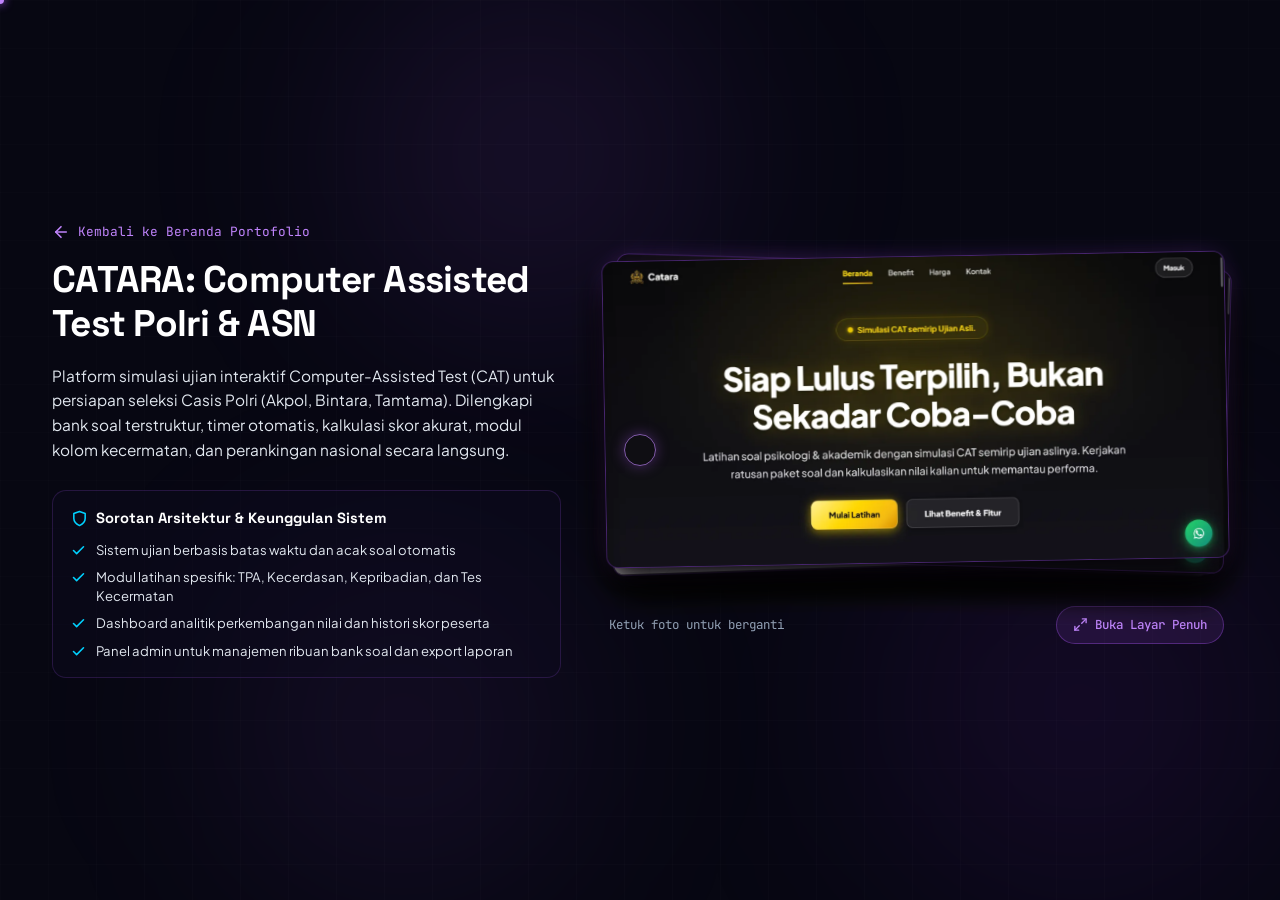
==== project.html @ b3d5a38e "initial commit" ====
<!DOCTYPE html>
<html lang="id">
<head>
    <meta charset="UTF-8">
    <meta name="viewport" content="width=device-width, initial-scale=1.0">
    <title>Detail Projek & Screenshot | ALDI</title>
    <meta name="description" content="Detail arsitektur dan dokumentasi galeri screenshot projek pilihan ALDI.">
    <meta name="author" content="ALDI">

    <!-- Favicon -->
    <link rel="icon" type="image/svg+xml" href="assets/images/favicon.svg">

    <!-- Open Graph / Social Sharing -->
    <meta property="og:type" content="article">
    <meta property="og:title" content="Detail Projek & Screenshot | ALDI">
    <meta property="og:description" content="Detail arsitektur dan dokumentasi galeri screenshot projek pilihan ALDI.">
    <meta property="og:image" content="assets/images/og.jpg">

    <!-- Twitter Card -->
    <meta name="twitter:card" content="summary_large_image">
    <meta name="twitter:title" content="Detail Projek & Screenshot | ALDI">
    <meta name="twitter:description" content="Detail arsitektur dan dokumentasi galeri screenshot projek pilihan ALDI.">
    <meta name="twitter:image" content="assets/images/og.jpg">

    <!-- Google Fonts Preconnect & Stylesheet -->
    <link rel="preconnect" href="https://fonts.googleapis.com">
    <link rel="preconnect" href="https://fonts.gstatic.com" crossorigin>
    <link href="https://fonts.googleapis.com/css2?family=JetBrains+Mono:wght@400;500;600;700&family=Plus+Jakarta+Sans:ital,wght@0,400;0,500;0,600;0,700;1,400&family=Space+Grotesk:wght@500;600;700&display=swap" rel="stylesheet">

    <link rel="stylesheet" href="assets/css/style.css?v=44">
</head>
<body>

    <!-- Desktop Custom Neon Cursor -->
    <div class="custom-cursor-dot"></div>
    <div class="custom-cursor-ring"></div>

    <!-- Procedural Electric Lightning Background Canvas -->
    <canvas id="lightning-canvas"></canvas>

    <!-- Contained Ambient Neon Atmosphere -->
    <div class="ambient-glows">
        <div class="ambient-glow-purple-1"></div>
        <div class="ambient-glow-purple-2"></div>
        <div class="ambient-glow-purple-3"></div>
        <div class="grid-matrix"></div>
    </div>

    <!-- Toast Notification Container -->
    <div id="toast-container" class="toast-container"></div>

    <!-- Background Music Audio Element -->
    <audio id="bg-music" src="assets/backsound/good-for-you.mp3?v=18" preload="auto" loop></audio>

    <main id="project-detail-container" class="container project-split-page">
        
        <!-- =================================================================
             LEFT COLUMN: DESKRIPSI TEKS & INFORMASI SISTEM
             ================================================================= -->
        <div class="project-left-col">
            
            <div class="project-top-bar">
                <a data-href="index.html#projects" class="back-link" role="link" tabindex="0">
                    <svg width="18" height="18" viewBox="0 0 24 24" fill="none" stroke="currentColor" stroke-width="2.2" stroke-linecap="round" stroke-linejoin="round">
                        <line x1="19" y1="12" x2="5" y2="12"></line>
                        <polyline points="12 19 5 12 12 5"></polyline>
                    </svg>
                    <span>Kembali ke Beranda Portofolio</span>
                </a>
            </div>

            <h1 id="project-detail-title" class="project-headline">
                Judul Projek
            </h1>

            <p id="project-detail-summary" class="project-summary-text">
                Ringkasan teknis projek...
            </p>

            <!-- Project Architecture Highlights -->
            <div class="project-highlights-box" id="project-highlights-container">
                <!-- Injected via JavaScript -->
            </div>
        </div>

        <!-- =================================================================
             RIGHT COLUMN: GAMBAR BERTUMPUK & TECH STACK DI BAWAHNYA
             ================================================================= -->
        <div class="project-right-col">
            <div class="stacked-deck-wrap" id="stacked-deck-wrap" title="Klik untuk foto berikutnya">
                <div id="stacked-images-deck" class="stacked-images-deck" role="region" aria-label="Tumpukan Foto Screenshot Projek">
                    <!-- Injected via JavaScript -->
                </div>
            </div>

            <!-- Deck Controls Bar for Quick Lightbox Access on Mobile & Desktop -->
            <div class="deck-controls-bar">
                <span class="deck-hint">Ketuk foto untuk berganti</span>
                <button type="button" id="deck-fullscreen-btn" class="deck-fullscreen-btn" title="Buka Layar Penuh (Resolusi Penuh)">
                    <svg width="15" height="15" viewBox="0 0 24 24" fill="none" stroke="currentColor" stroke-width="2.2" stroke-linecap="round" stroke-linejoin="round">
                        <polyline points="15 3 21 3 21 9"></polyline>
                        <polyline points="9 21 3 21 3 15"></polyline>
                        <line x1="21" y1="3" x2="14" y2="10"></line>
                        <line x1="3" y1="21" x2="10" y2="14"></line>
                    </svg>
                    <span>Buka Layar Penuh</span>
                </button>
            </div>
        </div>

    </main>

    <!-- Lightbox Modal Component -->
    <div id="lightbox-modal" class="lightbox-modal" role="dialog" aria-modal="true" aria-label="Pratinjau Screenshot">
        <button id="lightbox-close" class="lightbox-close-btn" type="button" title="Tutup (Esc)">
            <svg width="20" height="20" viewBox="0 0 24 24" fill="none" stroke="currentColor" stroke-width="2">
                <line x1="18" y1="6" x2="6" y2="18"></line>
                <line x1="6" y1="6" x2="18" y2="18"></line>
            </svg>
        </button>

        <button id="lightbox-prev" class="lightbox-nav-btn lightbox-prev" type="button" title="Foto Sebelumnya (Panah Kiri)">
            <svg width="20" height="20" viewBox="0 0 24 24" fill="none" stroke="currentColor" stroke-width="2">
                <polyline points="15 18 9 12 15 6"></polyline>
            </svg>
        </button>

        <div class="lightbox-content">
            <img id="lightbox-img" src="" alt="Screenshot Projek" class="lightbox-img">
        </div>

        <button id="lightbox-next" class="lightbox-nav-btn lightbox-next" type="button" title="Foto Berikutnya (Panah Kanan)">
            <svg width="20" height="20" viewBox="0 0 24 24" fill="none" stroke="currentColor" stroke-width="2">
                <polyline points="9 18 15 12 9 6"></polyline>
            </svg>
        </button>
    </div>

    <script type="module" src="assets/js/app.js?v=44"></script>
</body>
</html>
---- assets/css/style.css ----
/* ==========================================================================
   ELECTRIC NEON PURPLE PORTFOLIO STYLESHEET
   Theme: Vibrant Neon Purple with Intense Glow & Thunderstrike Atmospheric FX
   Standards: WCAG AA Contrast, Anti-Slop Compliant, Mobile-First
   ========================================================================== */

/* Fonts are preloaded in HTML <head> for zero-waterfall loading */


:root {
    /* Base Backgrounds */
    --bg-base: #070712;
    --bg-surface: #0e0d1f;
    --bg-card: rgba(18, 16, 36, 0.78);
    --bg-card-hover: rgba(26, 22, 52, 0.92);
    
    /* Neon Purple Palette (Solid with Rich Glow) */
    --neon-purple: #a855f7;
    --neon-purple-light: #c084fc;
    --neon-purple-dark: #7e22ce;
    --neon-purple-glow: rgba(168, 85, 247, 0.45);
    --neon-purple-glow-heavy: rgba(168, 85, 247, 0.75);
    --neon-purple-glow-subtle: rgba(168, 85, 247, 0.2);
    
    /* Supporting Neon Cyan for Audio & Tech Tags */
    --neon-cyan: #00d2ff;
    --neon-cyan-glow: rgba(0, 210, 255, 0.35);
    
    /* High Contrast Typography (WCAG AA Certified > 7:1) */
    --text-primary: #ffffff;
    --text-secondary: #e2e8f0;
    --text-muted: #94a3b8;
    --text-dim: #94a3b8;
    
    /* Borders & Accents */
    --border-subtle: rgba(255, 255, 255, 0.08);
    --border-active: rgba(168, 85, 247, 0.55);
    --border-purple: rgba(168, 85, 247, 0.4);
    
    /* Typography Stacks */
    --font-heading: 'Space Grotesk', -apple-system, BlinkMacSystemFont, sans-serif;
    --font-body: 'Plus Jakarta Sans', -apple-system, BlinkMacSystemFont, sans-serif;
    --font-mono: 'JetBrains Mono', monospace;
    
    /* Radii Hierarchy */
    --radius-sm: 8px;
    --radius-md: 14px;
    --radius-lg: 22px;
    --radius-xl: 30px;
    --radius-full: 9999px;
    
    /* Interactive Avatar Spotlight Reveal */
    --reveal-radius: 125px;
    
    /* Container Width */
    --container-max: 1120px;
    --transition-smooth: all 0.25s cubic-bezier(0.16, 1, 0.3, 1);
}

/* Reset & Base Rules */
*, *::before, *::after {
    box-sizing: border-box;
    margin: 0;
    padding: 0;
}

html {
    scroll-behavior: smooth;
    font-size: 16px;
    background-color: var(--bg-base);
    color: var(--text-secondary);
}

body {
    font-family: var(--font-body);
    line-height: 1.6;
    background-color: var(--bg-base);
    color: var(--text-secondary);
    min-height: 100vh;
    position: relative;
    overflow-x: hidden;
    -webkit-font-smoothing: antialiased;
    -moz-osx-font-smoothing: grayscale;
}

::selection {
    background-color: var(--neon-purple);
    color: #ffffff;
}

main {
    transition: opacity 0.15s ease-in-out;
}

main.page-transitioning {
    opacity: 0;
}

/* ==========================================================================
   CUSTOM SLEEK NEON SCROLLBAR (Zero Browser Default Slop)
   ========================================================================== */
/* Standard W3C (Firefox & Modern Engines) */
* {
    scrollbar-width: thin;
    scrollbar-color: rgba(168, 85, 247, 0.4) var(--bg-base);
}

/* Chromium (Chrome, Edge, Brave, Opera) & WebKit (Safari) */
::-webkit-scrollbar {
    width: 8px;
    height: 8px;
}

::-webkit-scrollbar-track {
    background: var(--bg-base);
}

::-webkit-scrollbar-thumb {
    background: linear-gradient(180deg, var(--neon-purple-dark) 0%, var(--neon-purple) 100%);
    border-radius: var(--radius-full);
    border: 2px solid var(--bg-base);
    transition: background var(--transition-fast), box-shadow var(--transition-fast);
}

::-webkit-scrollbar-thumb:hover {
    background: linear-gradient(180deg, var(--neon-purple) 0%, var(--neon-purple-light) 100%);
    box-shadow: 0 0 12px var(--neon-purple-glow);
}

::-webkit-scrollbar-thumb:active {
    background: var(--neon-purple-light);
}

::-webkit-scrollbar-corner {
    background: var(--bg-base);
}

/* Procedural Electric Lightning Background Canvas */
#lightning-canvas {
    position: fixed;
    inset: 0;
    width: 100%;
    height: 100%;
    pointer-events: none;
    z-index: 1;
}

/* Atmospheric Ambient Glows (Fixed, Contained & Purple Themed) */
.ambient-glows {
    position: fixed;
    inset: 0;
    pointer-events: none;
    overflow: hidden;
    z-index: 0;
}

.ambient-glow-purple-1 {
    position: absolute;
    top: -120px;
    left: 20%;
    width: 550px;
    height: 550px;
    background: radial-gradient(circle, rgba(168, 85, 247, 0.14) 0%, transparent 70%);
    filter: blur(90px);
}

.ambient-glow-purple-2 {
    position: absolute;
    top: 45%;
    right: -100px;
    width: 600px;
    height: 600px;
    background: radial-gradient(circle, rgba(126, 34, 206, 0.15) 0%, transparent 70%);
    filter: blur(95px);
}

.ambient-glow-purple-3 {
    position: absolute;
    bottom: -100px;
    left: 10%;
    width: 550px;
    height: 550px;
    background: radial-gradient(circle, rgba(168, 85, 247, 0.1) 0%, transparent 70%);
    filter: blur(85px);
}

/* Subtle Geometric Grid Matrix */
.grid-matrix {
    position: absolute;
    inset: 0;
    background-image: 
        linear-gradient(to right, rgba(255, 255, 255, 0.02) 1px, transparent 1px),
        linear-gradient(to bottom, rgba(255, 255, 255, 0.02) 1px, transparent 1px);
    background-size: 48px 48px;
    opacity: 0.65;
}

/* Layout Container */
.container {
    max-width: var(--container-max);
    margin-left: auto;
    margin-right: auto;
    padding-left: 20px;
    padding-right: 20px;
    position: relative;
    z-index: 10;
}

/* Typography Utility */
h1, h2, h3, h4, h5, h6 {
    font-family: var(--font-heading);
    color: var(--text-primary);
    font-weight: 700;
    line-height: 1.25;
}

.font-mono {
    font-family: var(--font-mono);
}

.name-highlight {
    color: var(--neon-purple-light);
    text-shadow: 0 0 24px var(--neon-purple-glow);
}

.text-purple { color: var(--neon-purple); }
.text-purple-light { color: var(--neon-purple-light); }
.text-cyan { color: var(--neon-cyan); }

/* Custom Neon Card */
.neon-card {
    background-color: var(--bg-card);
    border: 1px solid var(--border-subtle);
    border-radius: var(--radius-lg);
    transition: var(--transition-smooth);
    position: relative;
    backdrop-filter: blur(12px);
    -webkit-backdrop-filter: blur(12px);
}

.neon-card:hover {
    border-color: var(--border-active);
    background-color: var(--bg-card-hover);
    box-shadow: 0 10px 30px -10px var(--neon-purple-glow);
}

/* ==========================================================================
   NAVIGATION
   ========================================================================== */
.site-header {
    position: fixed;
    top: 18px;
    left: 0;
    right: 0;
    z-index: 100;
    padding: 0 16px;
}

/* Entrance Reveal for Floating Navigation (3s sequence) */
html.js-reveal-active .site-header.reveal-nav {
    opacity: 0;
    transform: translateY(-28px);
    transition: opacity 3s cubic-bezier(0.16, 1, 0.3, 1),
                transform 3s cubic-bezier(0.16, 1, 0.3, 1);
    will-change: transform, opacity;
}

html.js-reveal-active .site-header.reveal-nav.is-revealed {
    opacity: 1;
    transform: translateY(0);
}

.nav-wrapper {
    max-width: fit-content;
    margin: 0 auto;
    background: rgba(14, 13, 31, 0.88);
    border: 1px solid rgba(255, 255, 255, 0.1);
    backdrop-filter: blur(16px);
    -webkit-backdrop-filter: blur(16px);
    border-radius: var(--radius-full);
    padding: 10px 26px;
    display: flex;
    align-items: center;
    justify-content: center;
    box-shadow: 0 8px 32px rgba(0, 0, 0, 0.45);
}

.nav-brand {
    display: flex;
    align-items: center;
    gap: 10px;
    text-decoration: none;
    color: var(--text-primary);
    font-family: var(--font-mono);
    font-weight: 700;
    font-size: 0.9rem;
    letter-spacing: 0.05em;
}

.status-dot {
    width: 8px;
    height: 8px;
    border-radius: 50%;
    background-color: var(--neon-purple);
    box-shadow: 0 0 12px var(--neon-purple);
    display: inline-block;
}

.nav-links {
    display: flex;
    align-items: center;
    gap: 28px;
    list-style: none;
}

.nav-link {
    color: var(--text-secondary);
    text-decoration: none;
    font-family: var(--font-mono);
    font-size: 0.86rem;
    font-weight: 500;
    transition: var(--transition-smooth);
    padding: 6px 6px;
}

.nav-link:hover, .nav-link.active {
    color: var(--neon-purple-light);
    text-shadow: 0 0 12px var(--neon-purple-glow);
}

/* Navbar Music Button (100% Identical to Nav Links - No card, no border) */
.nav-audio-btn {
    background: transparent !important;
    border: none !important;
    outline: none !important;
    box-shadow: none !important;
    color: var(--text-secondary) !important;
    text-decoration: none;
    font-family: var(--font-mono);
    font-size: 0.86rem;
    font-weight: 500;
    transition: var(--transition-smooth);
    padding: 6px 6px;
    cursor: pointer;
    display: inline-flex;
    align-items: center;
    gap: 6px;
    line-height: inherit;
    height: auto;
    min-height: unset;
    user-select: none;
}

.nav-audio-btn * {
    pointer-events: none;
}

.nav-audio-btn:hover {
    color: var(--neon-purple-light) !important;
    text-shadow: 0 0 12px var(--neon-purple-glow);
    background: transparent !important;
    border: none !important;
    box-shadow: none !important;
    transform: none !important;
    cursor: pointer;
}

.nav-audio-btn.playing {
    color: var(--neon-purple-light) !important;
    text-shadow: 0 0 12px var(--neon-purple-glow);
    background: transparent !important;
    border: none !important;
    box-shadow: none !important;
    transform: none !important;
}

.nav-audio-btn.playing:hover {
    color: #ffffff !important;
    text-shadow: 0 0 16px var(--neon-purple-glow-heavy);
    background: transparent !important;
    border: none !important;
    box-shadow: none !important;
    transform: none !important;
    cursor: pointer;
}

.nav-audio-btn .audio-icon-wrap {
    width: 12px;
    height: 12px;
    display: inline-flex;
    align-items: center;
    justify-content: center;
    color: currentColor;
    pointer-events: none;
}

.nav-audio-btn .eq-bars {
    gap: 2px;
    height: 11px;
    width: 10px;
    display: inline-flex;
    align-items: flex-end;
    pointer-events: none;
}

.nav-audio-btn .eq-bar {
    width: 2px;
    background: currentColor;
    border-radius: 1px;
    pointer-events: none;
}

.nav-actions {
    display: flex;
    align-items: center;
    gap: 12px;
}

/* Standalone Audio Toggle Button (Hidden on Project Page per user request) */
#project-audio-btn {
    display: none !important;
}

.audio-btn:not(.nav-audio-btn) {
    background: rgba(168, 85, 247, 0.12);
    border: 1px solid rgba(168, 85, 247, 0.35);
    color: #e9d5ff;
    font-family: var(--font-mono);
    font-size: 0.82rem;
    font-weight: 500;
    padding: 5px 13px;
    border-radius: var(--radius-full);
    cursor: pointer;
    display: inline-flex;
    align-items: center;
    gap: 7px;
    transition: var(--transition-smooth);
    height: 33px;
    box-shadow: 0 0 12px rgba(168, 85, 247, 0.15);
    user-select: none;
    flex-shrink: 0;
}

.audio-btn:not(.nav-audio-btn):hover {
    background: rgba(168, 85, 247, 0.22);
    border-color: var(--neon-purple-light);
    color: #ffffff;
    box-shadow: 0 0 16px var(--neon-purple-glow);
    transform: translateY(-1px);
}

.audio-btn:not(.nav-audio-btn).playing {
    background: var(--neon-purple);
    border-color: var(--neon-purple-light);
    color: #ffffff;
    box-shadow: 0 0 20px var(--neon-purple-glow);
}

.audio-btn:not(.nav-audio-btn).playing:hover {
    background: var(--neon-purple-light);
    border-color: #ffffff;
    color: #070712;
    box-shadow: 0 0 26px var(--neon-purple-glow-heavy);
}

/* Mobile Hamburger Menu Toggle Button (Hidden on Desktop) */
.mobile-menu-btn {
    display: none;
    flex-direction: column;
    justify-content: center;
    align-items: center;
    gap: 5px;
    width: 38px;
    height: 38px;
    background: rgba(168, 85, 247, 0.12);
    border: 1px solid rgba(168, 85, 247, 0.35);
    border-radius: var(--radius-full);
    cursor: pointer;
    transition: var(--transition-smooth);
    user-select: none;
}

.mobile-menu-btn:hover {
    background: rgba(168, 85, 247, 0.24);
    border-color: var(--neon-purple-light);
    box-shadow: 0 0 16px var(--neon-purple-glow);
}

.hamburger-line {
    width: 17px;
    height: 2px;
    background-color: #e9d5ff;
    border-radius: 2px;
    transition: transform 0.25s ease, opacity 0.2s ease, background-color 0.2s ease;
}

.mobile-menu-btn.active {
    background: var(--neon-purple);
    border-color: var(--neon-purple-light);
    box-shadow: 0 0 20px var(--neon-purple-glow);
}

.mobile-menu-btn.active .hamburger-line {
    background-color: #ffffff;
}

.mobile-menu-btn.active .hamburger-line:nth-child(1) {
    transform: translateY(7px) rotate(45deg);
}

.mobile-menu-btn.active .hamburger-line:nth-child(2) {
    opacity: 0;
    transform: scaleX(0);
}

.mobile-menu-btn.active .hamburger-line:nth-child(3) {
    transform: translateY(-7px) rotate(-45deg);
}

.audio-icon-wrap {
    display: inline-flex;
    align-items: center;
    justify-content: center;
    width: 14px;
    height: 14px;
}

.audio-icon-wrap .icon-play {
    display: inline-block;
}

.audio-icon-wrap .icon-pause {
    display: none;
}

.audio-btn.playing .audio-icon-wrap .icon-play {
    display: none;
}

.audio-btn.playing .audio-icon-wrap .icon-pause {
    display: inline-block;
}

.audio-btn-label {
    line-height: 1;
    font-weight: 500;
}

/* Sound Wave Equalizer */
.eq-bars {
    display: inline-flex;
    align-items: flex-end;
    gap: 2.5px;
    height: 13px;
    width: 12px;
}

.eq-bar {
    width: 2px;
    background: currentColor;
    border-radius: 2px;
    height: 3px;
    transition: height 0.2s ease;
}

.audio-btn.playing .eq-bar:nth-child(1) { animation: soundwave 0.7s infinite alternate ease-in-out; }
.audio-btn.playing .eq-bar:nth-child(2) { animation: soundwave 1.1s infinite alternate ease-in-out 0.2s; }
.audio-btn.playing .eq-bar:nth-child(3) { animation: soundwave 0.8s infinite alternate ease-in-out 0.4s; }

@keyframes soundwave {
    0% { height: 3px; }
    100% { height: 13px; }
}

/* Primary Button - Solid Electric Neon Purple with Rich Glow */
.btn-primary {
    background: var(--neon-purple);
    color: #ffffff;
    font-family: var(--font-mono);
    font-size: 0.82rem;
    font-weight: 600;
    padding: 8px 18px;
    border-radius: var(--radius-full);
    text-decoration: none;
    display: inline-flex;
    align-items: center;
    gap: 8px;
    border: 1px solid var(--neon-purple-light);
    cursor: pointer;
    transition: var(--transition-smooth);
    box-shadow: 0 0 18px var(--neon-purple-glow);
}

.btn-primary:hover {
    transform: translateY(-2px);
    background: var(--neon-purple-light);
    border-color: #e9d5ff;
    color: #070712;
    box-shadow: 0 0 30px var(--neon-purple-glow-heavy);
}

.btn-secondary {
    background: rgba(255, 255, 255, 0.05);
    border: 1px solid var(--border-subtle);
    color: var(--text-secondary);
    font-family: var(--font-mono);
    font-size: 0.82rem;
    font-weight: 600;
    padding: 10px 20px;
    border-radius: var(--radius-md);
    text-decoration: none;
    display: inline-flex;
    align-items: center;
    gap: 8px;
    cursor: pointer;
    transition: var(--transition-smooth);
}

.btn-secondary:hover {
    border-color: var(--neon-purple-light);
    color: var(--neon-purple-light);
    background: rgba(168, 85, 247, 0.08);
    box-shadow: 0 0 18px var(--neon-purple-glow-subtle);
}

/* ==========================================================================
   HERO SECTION
   ========================================================================== */
.hero-section {
    min-height: 100vh;
    min-height: 100dvh;
    display: flex;
    align-items: center;
    padding-top: 84px;
    padding-bottom: 40px;
}

.hero-section > .container {
    width: 100%;
}

.hero-grid {
    display: grid;
    grid-template-columns: minmax(0, 550px) 280px;
    justify-content: space-between;
    gap: 48px;
    align-items: center;
    max-width: 1000px;
    margin: 0 auto;
}

.hero-content {
    display: flex;
    flex-direction: column;
    align-items: flex-start;
    gap: 18px;
}

/* Availability Pill */
.availability-pill {
    display: inline-flex;
    align-items: center;
    gap: 8px;
    background: rgba(168, 85, 247, 0.1);
    border: 1px solid rgba(168, 85, 247, 0.4);
    padding: 6px 14px;
    border-radius: var(--radius-full);
    font-family: var(--font-mono);
    font-size: 0.78rem;
    color: var(--neon-purple-light);
    width: fit-content;
    box-shadow: 0 0 14px var(--neon-purple-glow-subtle);
}

.hero-typography {
    display: flex;
    flex-direction: column;
    gap: 10px;
}

.hero-title {
    font-size: clamp(2.3rem, 4.5vw, 3.45rem);
    letter-spacing: -0.025em;
    line-height: 1.12;
}

.hero-role {
    font-family: var(--font-mono);
    font-size: 1.12rem;
    color: var(--neon-cyan);
    font-weight: 500;
    letter-spacing: 0.01em;
}

.hero-description {
    font-size: 1rem;
    color: var(--text-secondary);
    max-width: 530px;
    line-height: 1.68;
}

.hero-ctas {
    display: flex;
    flex-wrap: wrap;
    align-items: center;
    gap: 14px;
    padding-top: 4px;
}

.hero-ctas .btn-primary,
.hero-ctas .btn-secondary {
    padding: 12px 24px;
    border-radius: var(--radius-md);
    font-size: 0.86rem;
    min-height: 46px;
}

.hero-socials {
    display: flex;
    align-items: center;
    gap: 12px;
    padding-top: 4px;
}

.social-label {
    font-family: var(--font-mono);
    font-size: 0.76rem;
    color: var(--text-dim);
    text-transform: uppercase;
    letter-spacing: 0.06em;
    margin-right: 2px;
}

.social-icon-btn {
    width: 44px;
    height: 44px;
    border-radius: var(--radius-sm);
    background: rgba(255, 255, 255, 0.04);
    border: 1px solid var(--border-subtle);
    color: var(--text-secondary);
    display: inline-flex;
    align-items: center;
    justify-content: center;
    text-decoration: none;
    transition: var(--transition-smooth);
    cursor: pointer;
}

.social-icon-btn:hover {
    border-color: var(--neon-purple-light);
    color: var(--neon-purple-light);
    background: rgba(168, 85, 247, 0.1);
    transform: translateY(-2px);
    box-shadow: 0 0 16px var(--neon-purple-glow-subtle);
}

/* Hero Right Column: User Photo Lanyard + Campus Card */
.hero-visuals {
    display: flex;
    flex-direction: column;
    align-items: center;
    justify-content: center;
    width: 100%;
}

/* ==========================================================================
   LANYARD & ID BADGE CASE (3:4 PHOTO & PENDULUM DRAG PHYSICS)
   ========================================================================== */
.hero-lanyard-stage {
    position: relative;
    width: 280px;
    max-width: 100%;
    height: 420px;
    margin: 0 auto;
    display: flex;
    flex-direction: column;
    align-items: center;
    user-select: none;
    -webkit-user-select: none;
    touch-action: pan-y;
    perspective: 900px;
}

/* Dynamic SVG Lanyard Straps Hanging from Top Edge of Web */
.lanyard-svg {
    position: absolute;
    top: 0;
    left: 0;
    width: 100%;
    height: 100%;
    overflow: visible;
    pointer-events: none;
    z-index: 3;
}

.lanyard-top-bracket {
    fill: #151322;
    stroke: rgba(168, 85, 247, 0.45);
    stroke-width: 1.5px;
    filter: drop-shadow(0 2px 6px rgba(0, 0, 0, 0.8));
}

.lanyard-strap-shadow {
    fill: none;
    stroke: rgba(0, 0, 0, 0.55);
    stroke-width: 15px;
    stroke-linecap: round;
    stroke-linejoin: round;
    filter: url(#lanyardDropShadow);
}

.lanyard-strap-path {
    fill: none;
    stroke-width: 11px;
    stroke-linecap: round;
    stroke-linejoin: round;
    transition: none;
}

.lanyard-strap-left {
    stroke: url(#lanyardStrapGradLeft);
}

.lanyard-strap-right {
    stroke: url(#lanyardStrapGradRight);
}

/* Hanging Badge Card Container (Controlled by Physics JS) */
.badge-card-container {
    position: absolute;
    top: 0;
    left: 0;
    width: 276px;
    transform-origin: 50% 0px;
    cursor: grab;
    z-index: 4;
    outline: none;
    touch-action: none;
    will-change: transform;
    transition: filter 0.2s ease;
    user-select: none !important;
    -webkit-user-select: none !important;
    -webkit-user-drag: none !important;
    user-drag: none !important;
}

.badge-card-container * {
    user-select: none !important;
    -webkit-user-select: none !important;
    -webkit-user-drag: none !important;
    user-drag: none !important;
    -webkit-touch-callout: none !important;
}

.badge-card-container:active,
.badge-card-container.is-dragging {
    cursor: grabbing;
}

.badge-card-container:focus-visible .badge-case {
    outline: 2px solid var(--neon-purple-light);
    outline-offset: 4px;
}

/* Metallic Hardware Assembly (Crimp, Ring, Hook) */
.lanyard-hardware {
    position: absolute;
    top: 0px;
    left: 50%;
    transform: translateX(-50%);
    width: 24px;
    height: 32px;
    display: flex;
    flex-direction: column;
    align-items: center;
    pointer-events: none;
    z-index: 6;
}

.lanyard-crimp-clamp {
    width: 22px;
    height: 9px;
    background: linear-gradient(135deg, #71717a 0%, #27272a 50%, #52525b 100%);
    border: 1px solid rgba(192, 132, 252, 0.4);
    border-radius: 2px;
    box-shadow: 0 2px 4px rgba(0, 0, 0, 0.5);
    display: flex;
    justify-content: space-evenly;
    align-items: center;
}

.crimp-line {
    width: 1px;
    height: 5px;
    background: rgba(0, 0, 0, 0.6);
}

.lanyard-metal-ring {
    width: 13px;
    height: 13px;
    border: 2px solid #a1a1aa;
    border-radius: 50%;
    background: transparent;
    margin-top: -2px;
    box-shadow: 0 1px 3px rgba(0, 0, 0, 0.4);
}

.lanyard-snap-hook {
    position: relative;
    width: 12px;
    height: 16px;
    margin-top: -2px;
}

.hook-shaft {
    width: 12px;
    height: 15px;
    border: 2.5px solid #a1a1aa;
    border-top: none;
    border-radius: 0 0 6px 6px;
    background: transparent;
}

.hook-clasp-lever {
    position: absolute;
    top: 2px;
    right: -1px;
    width: 2px;
    height: 8px;
    background: #e4e4e7;
    transform: rotate(-15deg);
}

/* Badge Case (Polycarbonate / Acrylic Holder) */
.badge-case {
    position: relative;
    width: 100%;
    margin-top: 15px;
    background: rgba(14, 13, 31, 0.92);
    backdrop-filter: blur(14px);
    -webkit-backdrop-filter: blur(14px);
    border: 2px solid rgba(168, 85, 247, 0.45);
    border-radius: 18px;
    padding: 8px 11px 12px;
    box-shadow: 
        0 20px 45px rgba(0, 0, 0, 0.72),
        0 0 28px rgba(168, 85, 247, 0.22),
        inset 0 1px 1px rgba(255, 255, 255, 0.15),
        inset 0 -1px 1px rgba(0, 0, 0, 0.4);
    transition: border-color 0.25s ease, box-shadow 0.25s ease;
    overflow: hidden;
    box-sizing: border-box;
}

.badge-card-container:hover .badge-case {
    border-color: rgba(192, 132, 252, 0.75);
    box-shadow: 
        0 24px 50px rgba(0, 0, 0, 0.78),
        0 0 38px rgba(168, 85, 247, 0.38),
        inset 0 1px 2px rgba(255, 255, 255, 0.25);
}

.badge-card-container.is-dragging .badge-case {
    border-color: var(--neon-purple);
    box-shadow: 
        0 30px 60px rgba(0, 0, 0, 0.88),
        0 0 48px var(--neon-purple-glow),
        inset 0 1px 2px rgba(255, 255, 255, 0.3);
}

/* Badge Top Slot Mount (Where Hook Clasps) */
.badge-slot-mount {
    width: 100%;
    height: 14px;
    display: flex;
    justify-content: center;
    align-items: center;
    margin-bottom: 6px;
}

.badge-slot-hole {
    width: 30px;
    height: 8px;
    background: #070712;
    border: 1.5px solid rgba(168, 85, 247, 0.48);
    border-radius: 5px;
    box-shadow: inset 0 2px 4px rgba(0, 0, 0, 0.85);
}

/* Inner ID Card Container */
.badge-inner-card {
    background: linear-gradient(180deg, #100f24 0%, #090815 100%);
    border: 1px solid rgba(168, 85, 247, 0.25);
    border-radius: 12px;
    padding: 10px 10px 12px;
    display: flex;
    flex-direction: column;
    gap: 10px;
    position: relative;
    z-index: 2;
    box-sizing: border-box;
}

/* Card Header */
.badge-header {
    display: flex;
    justify-content: space-between;
    align-items: center;
    padding: 0 2px;
}

.badge-header-tag {
    display: inline-flex;
    align-items: center;
    gap: 6px;
    padding: 2px 8px;
    background: rgba(168, 85, 247, 0.12);
    border: 1px solid rgba(168, 85, 247, 0.3);
    border-radius: 6px;
}

.badge-status-dot {
    width: 6px;
    height: 6px;
    background: #22c55e;
    border-radius: 50%;
    box-shadow: 0 0 6px #22c55e;
    animation: statusPulse 2s ease-in-out infinite;
}

@keyframes statusPulse {
    0%, 100% { opacity: 1; transform: scale(1); }
    50% { opacity: 0.6; transform: scale(0.85); }
}

.badge-tag-label {
    font-family: var(--font-mono);
    font-size: 0.65rem;
    font-weight: 700;
    letter-spacing: 0.08em;
    color: var(--neon-purple-light);
}

.badge-id-code {
    font-family: var(--font-mono);
    font-size: 0.68rem;
    font-weight: 600;
    color: var(--text-muted);
    letter-spacing: 0.05em;
}

/* 3:4 Aspect Ratio Photo Box */
.badge-photo-box {
    position: relative;
    width: 100%;
    aspect-ratio: 3 / 4;
    border-radius: 9px;
    overflow: hidden;
    background: #000000;
    border: 1px solid rgba(168, 85, 247, 0.25);
    box-shadow: inset 0 0 15px rgba(0, 0, 0, 0.8);
}

.badge-photo-img {
    position: absolute;
    inset: 0;
    width: 100%;
    height: 100%;
    object-fit: cover;
    object-position: center top;
    display: block;
    user-select: none;
    -webkit-user-drag: none;
    pointer-events: none;
}

.badge-photo-sheen {
    position: absolute;
    inset: 0;
    background: linear-gradient(
        135deg,
        rgba(255, 255, 255, 0.12) 0%,
        rgba(255, 255, 255, 0.04) 30%,
        rgba(255, 255, 255, 0) 60%
    );
    pointer-events: none;
}

/* Badge Footer Details (Campus Almamater Identity) */
.badge-footer {
    display: flex;
    align-items: center;
    padding: 2px 4px 0;
}

.badge-campus-footer {
    display: flex;
    align-items: center;
    gap: 12px;
}

.badge-campus-logo {
    width: 36px;
    height: 36px;
    object-fit: contain;
    flex-shrink: 0;
    filter: drop-shadow(0 0 10px rgba(255, 174, 0, 0.45));
    transition: transform 0.25s ease, filter 0.25s ease;
}

.badge-card-container:hover .badge-campus-logo {
    transform: scale(1.08);
    filter: drop-shadow(0 0 14px rgba(255, 174, 0, 0.8)) drop-shadow(0 0 16px var(--neon-purple-glow));
}

.badge-campus-info {
    display: flex;
    flex-direction: column;
    justify-content: center;
    min-width: 0;
}

.badge-campus-name {
    font-family: var(--font-heading);
    font-size: 0.78rem;
    font-weight: 600;
    color: #ffffff;
    line-height: 1.25;
    letter-spacing: 0.015em;
    transition: color 0.2s ease;
}

.badge-card-container:hover .badge-campus-name {
    color: #ffffff;
    text-shadow: 0 0 12px rgba(192, 132, 252, 0.5);
}

/* Acrylic Case Diagonal Glare Reflection */
.badge-acrylic-glare {
    position: absolute;
    top: -50%;
    left: -50%;
    width: 200%;
    height: 200%;
    background: linear-gradient(
        115deg,
        rgba(255, 255, 255, 0) 38%,
        rgba(255, 255, 255, 0.08) 43%,
        rgba(255, 255, 255, 0.18) 46%,
        rgba(255, 255, 255, 0.04) 50%,
        rgba(255, 255, 255, 0) 56%
    );
    transform: rotate(18deg);
    pointer-events: none;
    z-index: 5;
    opacity: 0.85;
    mix-blend-mode: overlay;
}

/* ==========================================================================
   CAMPUS / ALMAMATER IDENTITY (MINIMAL LOGO & NAMA)
   ========================================================================== */
.campus-hero-clean {
    display: inline-flex;
    align-items: center;
    gap: 14px;
    padding: 6px 0;
    transition: var(--transition-smooth);
}

.campus-hero-logo {
    width: 40px;
    height: 40px;
    object-fit: contain;
    flex-shrink: 0;
    filter: drop-shadow(0 0 10px rgba(255, 174, 0, 0.45));
    transition: transform 0.25s ease, filter 0.25s ease;
}

.campus-hero-clean:hover .campus-hero-logo {
    transform: scale(1.08);
    filter: drop-shadow(0 0 14px rgba(255, 174, 0, 0.75)) drop-shadow(0 0 20px var(--neon-purple-glow));
}

.campus-hero-name {
    font-family: var(--font-heading);
    font-size: 0.98rem;
    font-weight: 600;
    color: var(--text-primary);
    line-height: 1.35;
    letter-spacing: -0.01em;
    transition: color 0.2s ease;
}

.campus-hero-clean:hover .campus-hero-name {
    color: #ffffff;
}

/* ==========================================================================
   SECTION COMMON HEADERS
   ========================================================================== */
.section-wrap {
    padding-top: 75px;
    padding-bottom: 75px;
    border-top: 1px solid rgba(255, 255, 255, 0.05);
    scroll-margin-top: 32px;
}

.section-head {
    display: flex;
    flex-direction: column;
    gap: 6px;
    margin-bottom: 36px;
}

.section-category {
    font-family: var(--font-mono);
    font-size: 0.78rem;
    font-weight: 600;
    color: var(--neon-purple-light);
    letter-spacing: 0.12em;
    text-transform: uppercase;
    line-height: 1.4;
    display: inline-block;
}

.section-title {
    font-size: clamp(1.6rem, 3vw, 2.2rem);
    letter-spacing: -0.01em;
}

.section-subtitle {
    font-size: 0.92rem;
    color: var(--text-muted);
}

/* ==========================================================================
   BIO SECTION
   ========================================================================== */
.bio-grid {
    display: grid;
    grid-template-columns: 1.15fr 0.85fr;
    gap: 42px;
    align-items: start;
}

.bio-text-block {
    display: flex;
    flex-direction: column;
    gap: 18px;
}

.bio-section-head {
    display: flex;
    flex-direction: column;
    gap: 6px;
    margin-bottom: 4px;
}

.bio-lead {
    font-size: 1.08rem;
    color: var(--text-primary);
    line-height: 1.7;
    font-weight: 400;
}

.bio-paragraph {
    font-size: 0.95rem;
    color: var(--text-secondary);
    line-height: 1.68;
}

.bio-meta-pills {
    display: flex;
    flex-wrap: wrap;
    gap: 10px;
    padding-top: 10px;
}

.meta-pill {
    padding: 6px 14px;
    border-radius: var(--radius-full);
    font-family: var(--font-mono);
    font-size: 0.76rem;
    background: rgba(255, 255, 255, 0.03);
    border: 1px solid var(--border-subtle);
    color: var(--text-secondary);
}

.meta-pill.cyan {
    border-color: rgba(0, 210, 255, 0.3);
    color: var(--neon-cyan);
    background: rgba(0, 210, 255, 0.05);
}

.meta-pill.purple {
    border-color: rgba(168, 85, 247, 0.4);
    color: var(--neon-purple-light);
    background: rgba(168, 85, 247, 0.08);
}

/* Skills Grid */
.skills-column {
    display: flex;
    flex-direction: column;
    gap: 16px;
    padding-top: 0;
}

.skills-column-head {
    display: flex;
    align-items: center;
    justify-content: space-between;
    padding: 0 0 8px 0;
    border-bottom: 1px solid rgba(255, 255, 255, 0.08);
}

.skills-column-title {
    font-family: var(--font-mono);
    font-size: 0.78rem;
    color: var(--text-muted);
    text-transform: uppercase;
    letter-spacing: 0.08em;
    font-weight: 600;
    line-height: 1.4;
    display: inline-block;
}

.skills-column-badge {
    font-family: var(--font-mono);
    font-size: 0.7rem;
    color: var(--neon-cyan);
    background: rgba(0, 240, 255, 0.08);
    border: 1px solid rgba(0, 240, 255, 0.22);
    padding: 2px 8px;
    border-radius: var(--radius-full);
}

.skills-grid {
    display: grid;
    grid-template-columns: repeat(4, 1fr);
    gap: 18px 12px;
    padding-top: 4px;
}

.skill-item {
    background: transparent;
    border: none;
    box-shadow: none;
    padding: 0;
    display: flex;
    flex-direction: column;
    align-items: center;
    justify-content: flex-start;
    gap: 8px;
    cursor: pointer;
    user-select: none;
    text-align: center;
    transition: transform var(--transition-smooth);
}

.skill-icon-wrap {
    width: 48px;
    height: 48px;
    display: flex;
    align-items: center;
    justify-content: center;
    background: transparent;
    border: none;
    flex-shrink: 0;
}

.skill-icon {
    width: auto;
    height: auto;
    max-width: 40px;
    max-height: 40px;
    object-fit: contain;
    flex-shrink: 0;
    border-radius: 4px;
    filter: drop-shadow(0 3px 8px rgba(0, 0, 0, 0.6));
    transition: transform var(--transition-fast), filter var(--transition-fast);
}

.skill-item:hover .skill-icon {
    transform: scale(1.18) translateY(-3px) !important;
    filter: drop-shadow(0 0 14px var(--neon-cyan)) drop-shadow(0 0 24px rgba(0, 240, 255, 0.35)) !important;
}

.skill-name {
    font-family: var(--font-mono);
    font-size: 0.76rem;
    font-weight: 500;
    color: var(--text-secondary);
    letter-spacing: -0.01em;
    text-align: center;
    line-height: 1.2;
    height: 20px;
    display: flex;
    align-items: center;
    justify-content: center;
    white-space: nowrap;
    transition: color var(--transition-fast), text-shadow var(--transition-fast);
}

.skill-item:hover .skill-name {
    color: #ffffff;
    text-shadow: 0 0 8px rgba(255, 255, 255, 0.6);
}

/* ==========================================================================
   ENTRANCE & SCROLL REVEAL ANIMATIONS (3-SECOND ORCHESTRATION)
   ========================================================================== */

/* 1. Hero Left Content Entrance (3-Second Smooth Cascade) */
html.js-reveal-active .hero-content .reveal-hero-item {
    opacity: 0;
    transform: translateY(28px);
    transition: opacity 3s cubic-bezier(0.16, 1, 0.3, 1),
                transform 3s cubic-bezier(0.16, 1, 0.3, 1);
    will-change: transform, opacity;
}

html.js-reveal-active .hero-content .reveal-hero-item.availability-pill {
    transform: translateY(18px) scale(0.95);
}

html.js-reveal-active .hero-content.is-revealed .reveal-hero-item {
    opacity: 1;
    transform: translateY(0) scale(1);
}

html.js-reveal-active .hero-content.is-revealed .reveal-hero-item:nth-child(1) { transition-delay: 0.10s; } /* Pill */
html.js-reveal-active .hero-content.is-revealed .reveal-hero-item:nth-child(2) { transition-delay: 0.30s; } /* Title & role */
html.js-reveal-active .hero-content.is-revealed .reveal-hero-item:nth-child(3) { transition-delay: 0.50s; } /* Description */
html.js-reveal-active .hero-content.is-revealed .reveal-hero-item:nth-child(4) { transition-delay: 0.70s; } /* CTAs */
html.js-reveal-active .hero-content.is-revealed .reveal-hero-item:nth-child(5) { transition-delay: 0.90s; } /* Socials */

/* 2. Hero Right Visuals Entrance (Lanyard Stage & Campus) */
html.js-reveal-active .hero-visuals .reveal-hero-item.hero-lanyard-stage {
    opacity: 0;
    transition: opacity 1.2s cubic-bezier(0.16, 1, 0.3, 1);
    will-change: opacity;
}

html.js-reveal-active .hero-visuals.is-revealed .reveal-hero-item.hero-lanyard-stage {
    opacity: 1;
    transition-delay: 1s;
}

html.js-reveal-active .hero-visuals .reveal-hero-item.campus-hero-clean {
    opacity: 0;
    transform: translateY(22px);
    transition: opacity 3s cubic-bezier(0.16, 1, 0.3, 1),
                transform 3s cubic-bezier(0.16, 1, 0.3, 1);
    will-change: transform, opacity;
}

html.js-reveal-active .hero-visuals.is-revealed .reveal-hero-item.campus-hero-clean {
    opacity: 1;
    transform: translateY(0);
    transition-delay: 0.60s;
}

/* 3. Bio Left Content Entrance (3-Second Smooth Float) */
html.js-reveal-active .bio-text-block .reveal-bio-item {
    opacity: 0;
    transform: translateY(28px);
    transition: opacity 3s cubic-bezier(0.16, 1, 0.3, 1),
                transform 3s cubic-bezier(0.16, 1, 0.3, 1);
    will-change: transform, opacity;
}

html.js-reveal-active .bio-text-block.is-revealed .reveal-bio-item {
    opacity: 1;
    transform: translateY(0);
}

html.js-reveal-active .bio-text-block.is-revealed .reveal-bio-item:nth-child(1) { transition-delay: 0.10s; } /* bio-section-head */
html.js-reveal-active .bio-text-block.is-revealed .reveal-bio-item:nth-child(2) { transition-delay: 0.38s; } /* bio-lead */
html.js-reveal-active .bio-text-block.is-revealed .reveal-bio-item:nth-child(3) { transition-delay: 0.65s; } /* bio-paragraph */

/* 4. Bio Right - Teknologi Pilihan (12 Icons Staggered Across 3 Seconds) */
html.js-reveal-active .skills-column .skills-column-head {
    opacity: 0;
    transform: translateY(28px);
    transition: opacity 3s cubic-bezier(0.16, 1, 0.3, 1),
                transform 3s cubic-bezier(0.16, 1, 0.3, 1);
    will-change: transform, opacity;
}

html.js-reveal-active .skills-column.is-revealed .skills-column-head {
    opacity: 1;
    transform: translateY(0);
    transition-delay: 0.10s;
}

/* Staggered entrance for skill items (show one by one spanning full 3s sequence) */
html.js-reveal-active .skills-column .skill-item {
    opacity: 0;
    transform: translateY(28px) scale(0.72);
    transition: opacity 1.5s cubic-bezier(0.34, 1.45, 0.64, 1),
                transform 1.5s cubic-bezier(0.34, 1.45, 0.64, 1);
    will-change: transform, opacity;
}

html.js-reveal-active .skills-column.is-revealed .skill-item {
    opacity: 1;
    transform: translateY(0) scale(1);
}

/* Hover reacts immediately with 0s delay */
html.js-reveal-active .skills-column.is-revealed .skill-item:hover {
    transition-duration: 0.25s !important;
    transition-delay: 0s !important;
}

html.js-reveal-active .skills-column.is-revealed .skill-item:nth-child(1)  { transition-delay: 0.10s; }
html.js-reveal-active .skills-column.is-revealed .skill-item:nth-child(2)  { transition-delay: 0.30s; }
html.js-reveal-active .skills-column.is-revealed .skill-item:nth-child(3)  { transition-delay: 0.50s; }
html.js-reveal-active .skills-column.is-revealed .skill-item:nth-child(4)  { transition-delay: 0.70s; }
html.js-reveal-active .skills-column.is-revealed .skill-item:nth-child(5)  { transition-delay: 0.90s; }
html.js-reveal-active .skills-column.is-revealed .skill-item:nth-child(6)  { transition-delay: 1.10s; }
html.js-reveal-active .skills-column.is-revealed .skill-item:nth-child(7)  { transition-delay: 1.30s; }
html.js-reveal-active .skills-column.is-revealed .skill-item:nth-child(8)  { transition-delay: 1.50s; }
html.js-reveal-active .skills-column.is-revealed .skill-item:nth-child(9)  { transition-delay: 1.70s; }
html.js-reveal-active .skills-column.is-revealed .skill-item:nth-child(10) { transition-delay: 1.90s; }
html.js-reveal-active .skills-column.is-revealed .skill-item:nth-child(11) { transition-delay: 2.10s; }
html.js-reveal-active .skills-column.is-revealed .skill-item:nth-child(12) { transition-delay: 2.30s; }

/* Radiant neon pop on each icon as it appears */
html.js-reveal-active .skills-column.is-revealed .skill-item .skill-icon {
    animation: skillIconPop 1.2s cubic-bezier(0.34, 1.45, 0.64, 1) both;
}

html.js-reveal-active .skills-column.is-revealed .skill-item:nth-child(1)  .skill-icon { animation-delay: 0.10s; }
html.js-reveal-active .skills-column.is-revealed .skill-item:nth-child(2)  .skill-icon { animation-delay: 0.30s; }
html.js-reveal-active .skills-column.is-revealed .skill-item:nth-child(3)  .skill-icon { animation-delay: 0.50s; }
html.js-reveal-active .skills-column.is-revealed .skill-item:nth-child(4)  .skill-icon { animation-delay: 0.70s; }
html.js-reveal-active .skills-column.is-revealed .skill-item:nth-child(5)  .skill-icon { animation-delay: 0.90s; }
html.js-reveal-active .skills-column.is-revealed .skill-item:nth-child(6)  .skill-icon { animation-delay: 1.10s; }
html.js-reveal-active .skills-column.is-revealed .skill-item:nth-child(7)  .skill-icon { animation-delay: 1.30s; }
html.js-reveal-active .skills-column.is-revealed .skill-item:nth-child(8)  .skill-icon { animation-delay: 1.50s; }
html.js-reveal-active .skills-column.is-revealed .skill-item:nth-child(9)  .skill-icon { animation-delay: 1.70s; }
html.js-reveal-active .skills-column.is-revealed .skill-item:nth-child(10) .skill-icon { animation-delay: 1.90s; }
html.js-reveal-active .skills-column.is-revealed .skill-item:nth-child(11) .skill-icon { animation-delay: 2.10s; }
html.js-reveal-active .skills-column.is-revealed .skill-item:nth-child(12) .skill-icon { animation-delay: 2.30s; }

@keyframes skillIconPop {
    0% {
        filter: drop-shadow(0 0 0 rgba(168, 85, 247, 0));
    }
    55% {
        filter: drop-shadow(0 0 16px var(--neon-purple-light)) drop-shadow(0 0 24px rgba(192, 132, 252, 0.45));
    }
    100% {
        filter: drop-shadow(0 3px 8px rgba(0, 0, 0, 0.6));
    }
}

/* 5. Portofolio Projek Section Entrance (3-Second Staggered Grid Reveal) */
html.js-reveal-active #projects .section-head {
    opacity: 0;
    transform: translateY(28px);
    transition: opacity 3s cubic-bezier(0.16, 1, 0.3, 1),
                transform 3s cubic-bezier(0.16, 1, 0.3, 1);
    will-change: transform, opacity;
}

html.js-reveal-active #projects .section-head.is-revealed {
    opacity: 1;
    transform: translateY(0);
}

html.js-reveal-active .projects-grid .project-card {
    opacity: 0;
    transform: translateY(35px) scale(0.96);
    transition: opacity 2s cubic-bezier(0.16, 1, 0.3, 1),
                transform 2s cubic-bezier(0.16, 1, 0.3, 1),
                box-shadow 0.25s ease,
                border-color 0.25s ease;
    will-change: transform, opacity;
}

html.js-reveal-active .projects-grid.is-revealed .project-card {
    opacity: 1;
    transform: translateY(0) scale(1);
}

/* Instant hover feedback once revealed */
html.js-reveal-active .projects-grid.is-revealed .project-card:hover {
    transition-duration: 0.25s !important;
    transition-delay: 0s !important;
}

/* Staggered project cards reveal sequence spanning 3 seconds */
html.js-reveal-active .projects-grid.is-revealed .project-card:nth-child(1) { transition-delay: 0.10s; }
html.js-reveal-active .projects-grid.is-revealed .project-card:nth-child(2) { transition-delay: 0.35s; }
html.js-reveal-active .projects-grid.is-revealed .project-card:nth-child(3) { transition-delay: 0.60s; }
html.js-reveal-active .projects-grid.is-revealed .project-card:nth-child(4) { transition-delay: 0.85s; }
html.js-reveal-active .projects-grid.is-revealed .project-card:nth-child(5) { transition-delay: 1.10s; }
html.js-reveal-active .projects-grid.is-revealed .project-card:nth-child(6) { transition-delay: 1.35s; }
html.js-reveal-active .projects-grid.is-revealed .project-card:nth-child(7) { transition-delay: 1.60s; }
html.js-reveal-active .projects-grid.is-revealed .project-card:nth-child(8) { transition-delay: 1.85s; }
html.js-reveal-active .projects-grid.is-revealed .project-card:nth-child(9) { transition-delay: 2.10s; }

/* 6. Contact Section Entrance (3-Second Smooth Reveal) */
html.js-reveal-active .contact-card {
    opacity: 0;
    transform: translateY(35px) scale(0.97);
    transition: opacity 3s cubic-bezier(0.16, 1, 0.3, 1),
                transform 3s cubic-bezier(0.16, 1, 0.3, 1),
                box-shadow 3s cubic-bezier(0.16, 1, 0.3, 1),
                border-color 3s cubic-bezier(0.16, 1, 0.3, 1);
    will-change: transform, opacity;
}

html.js-reveal-active .contact-card.is-revealed {
    opacity: 1;
    transform: translateY(0) scale(1);
    animation: contactCardGlow 3s cubic-bezier(0.16, 1, 0.3, 1) forwards;
}

@keyframes contactCardGlow {
    0% {
        box-shadow: 0 0 10px rgba(168, 85, 247, 0.15);
        border-color: rgba(168, 85, 247, 0.3);
    }
    45% {
        box-shadow: 0 0 45px rgba(168, 85, 247, 0.55), 0 0 75px rgba(192, 132, 252, 0.25);
        border-color: rgba(192, 132, 252, 0.85);
    }
    100% {
        box-shadow: 0 0 35px var(--neon-purple-glow-subtle);
        border-color: var(--neon-purple);
    }
}

html.js-reveal-active .contact-info .reveal-contact-item,
html.js-reveal-active .contact-methods .reveal-contact-item,
html.js-reveal-active .contact-form .reveal-contact-item {
    opacity: 0;
    transform: translateY(24px);
    transition: opacity 2.2s cubic-bezier(0.16, 1, 0.3, 1),
                transform 2.2s cubic-bezier(0.16, 1, 0.3, 1);
    will-change: transform, opacity;
}

html.js-reveal-active .contact-card.is-revealed .contact-info .reveal-contact-item,
html.js-reveal-active .contact-card.is-revealed .contact-methods .reveal-contact-item,
html.js-reveal-active .contact-card.is-revealed .contact-form .reveal-contact-item {
    opacity: 1;
    transform: translateY(0);
}

/* Staggered Contact Left Items */
html.js-reveal-active .contact-card.is-revealed .contact-info > .reveal-contact-item:nth-child(1) { transition-delay: 0.10s; } /* Head */
html.js-reveal-active .contact-card.is-revealed .contact-info > .reveal-contact-item:nth-child(2) { transition-delay: 0.35s; } /* Lead text */
html.js-reveal-active .contact-card.is-revealed .contact-methods .reveal-contact-item:nth-child(1) { transition-delay: 0.65s; } /* Email */
html.js-reveal-active .contact-card.is-revealed .contact-methods .reveal-contact-item:nth-child(2) { transition-delay: 0.95s; } /* WhatsApp */

/* Staggered Contact Form Right Items */
html.js-reveal-active .contact-card.is-revealed .contact-form .reveal-contact-item:nth-child(1) { transition-delay: 0.25s; } /* Name */
html.js-reveal-active .contact-card.is-revealed .contact-form .reveal-contact-item:nth-child(2) { transition-delay: 0.55s; } /* Email */
html.js-reveal-active .contact-card.is-revealed .contact-form .reveal-contact-item:nth-child(3) { transition-delay: 0.85s; } /* Message */
html.js-reveal-active .contact-card.is-revealed .contact-form .reveal-contact-item:nth-child(4) { transition-delay: 1.15s; } /* Submit btn */

/* Instant hover and focus feedback once revealed */
html.js-reveal-active .contact-card.is-revealed .reveal-contact-item:hover,
html.js-reveal-active .contact-card.is-revealed .reveal-contact-item:focus-within {
    transition-duration: 0.25s !important;
    transition-delay: 0s !important;
}

/* Accessibility: respect user preference for reduced motion */
@media (prefers-reduced-motion: reduce) {
    html.js-reveal-active .site-header.reveal-nav,
    html.js-reveal-active .hero-content .reveal-hero-item,
    html.js-reveal-active .hero-visuals .reveal-hero-item,
    html.js-reveal-active .bio-text-block .reveal-bio-item,
    html.js-reveal-active .skills-column .skills-column-head,
    html.js-reveal-active .skills-column .skill-item,
    html.js-reveal-active .skills-column .skill-item .skill-icon,
    html.js-reveal-active #projects .section-head,
    html.js-reveal-active .projects-grid .project-card,
    html.js-reveal-active .contact-card,
    html.js-reveal-active .contact-info .reveal-contact-item,
    html.js-reveal-active .contact-methods .reveal-contact-item,
    html.js-reveal-active .contact-form .reveal-contact-item {
        opacity: 1 !important;
        transform: none !important;
        transition: none !important;
        animation: none !important;
        filter: none !important;
    }
}

/* ==========================================================================
   PROJECTS SECTION
   ========================================================================== */
.projects-grid {
    display: grid;
    grid-template-columns: repeat(3, 1fr);
    gap: 24px;
}

.project-card {
    background: var(--bg-card);
    border: 1px solid var(--border-subtle);
    border-radius: var(--radius-xl);
    padding: 20px;
    display: flex;
    flex-direction: column;
    justify-content: space-between;
    gap: 16px;
    transition: var(--transition-smooth);
    text-decoration: none;
    color: inherit;
    position: relative;
}

.project-card:hover {
    border-color: var(--border-active);
    transform: translateY(-4px);
    box-shadow: 0 14px 34px -10px var(--neon-purple-glow);
}

.project-card-top {
    display: flex;
    flex-direction: column;
    gap: 14px;
}

.project-card-meta {
    display: flex;
    align-items: center;
    justify-content: space-between;
}

.project-badge {
    font-family: var(--font-mono);
    font-size: 0.7rem;
    padding: 4px 10px;
    border-radius: var(--radius-full);
    background: rgba(168, 85, 247, 0.1);
    border: 1px solid rgba(168, 85, 247, 0.35);
    color: var(--neon-purple-light);
    font-weight: 500;
}

.project-category {
    font-family: var(--font-mono);
    font-size: 0.74rem;
    color: var(--neon-cyan);
}

/* Project Thumbnail */
.project-thumb-wrap {
    position: relative;
    width: 100%;
    aspect-ratio: 16/9;
    border-radius: var(--radius-md);
    overflow: hidden;
    background: #000000;
    border: 1px solid var(--border-subtle);
}

.project-thumb {
    width: 100%;
    height: 100%;
    object-fit: cover;
    object-position: center;
    transition: transform 0.4s ease;
}

.project-card:hover .project-thumb {
    transform: scale(1.04);
}

.screenshot-count-pill {
    position: absolute;
    bottom: 10px;
    left: 10px;
    background: rgba(8, 9, 17, 0.85);
    backdrop-filter: blur(8px);
    border: 1px solid rgba(255, 255, 255, 0.15);
    color: #ffffff;
    font-family: var(--font-mono);
    font-size: 0.72rem;
    padding: 4px 10px;
    border-radius: var(--radius-full);
    display: flex;
    align-items: center;
    gap: 6px;
}

.screenshot-count-pill svg {
    width: 13px;
    height: 13px;
    color: var(--neon-purple-light);
}

.project-title {
    font-size: 1.12rem;
    line-height: 1.4;
    color: var(--text-primary);
    transition: color 0.2s ease;
}

.project-card:hover .project-title {
    color: var(--neon-purple-light);
}

.project-summary {
    font-size: 0.88rem;
    color: var(--text-secondary);
    line-height: 1.6;
    display: -webkit-box;
    -webkit-line-clamp: 2;
    -webkit-box-orient: vertical;
    overflow: hidden;
}

.project-tech-tags {
    display: flex;
    flex-wrap: wrap;
    gap: 8px;
    padding-top: 4px;
}

.tech-tag {
    font-family: var(--font-mono);
    font-size: 0.72rem;
    padding: 4px 9px;
    border-radius: var(--radius-sm);
    background: rgba(255, 255, 255, 0.04);
    border: 1px solid var(--border-subtle);
    color: var(--text-secondary);
    display: inline-flex;
    align-items: center;
    gap: 6px;
    transition: var(--transition-fast);
}

.tech-tag-logo {
    width: 14px;
    height: 14px;
    object-fit: contain;
    flex-shrink: 0;
}

.project-action-row {
    border-top: 1px solid var(--border-subtle);
    padding-top: 14px;
    display: flex;
    align-items: center;
    justify-content: space-between;
    font-family: var(--font-mono);
    font-size: 0.78rem;
    color: var(--neon-cyan);
    font-weight: 600;
}

.project-action-row svg {
    transition: transform 0.2s ease;
}

.project-card:hover .project-action-row svg {
    transform: translateX(4px);
}

/* ==========================================================================
   CONTACT SECTION
   ========================================================================== */
#contact {
    scroll-margin-top: 28px;
    padding-top: 85px;
    padding-bottom: max(90px, calc(100vh - 540px));
}

.contact-card {
    background: var(--bg-card);
    border: 1px solid var(--neon-purple);
    border-radius: var(--radius-xl);
    padding: clamp(24px, 4vw, 42px);
    box-shadow: 0 0 35px var(--neon-purple-glow-subtle);
    position: relative;
    overflow: hidden;
}

.contact-grid {
    display: grid;
    grid-template-columns: 1fr 1.1fr;
    gap: 40px;
    align-items: start;
}

.contact-info {
    display: flex;
    flex-direction: column;
    gap: 18px;
}

.contact-lead {
    font-size: 1rem;
    color: var(--text-secondary);
    line-height: 1.65;
}

.contact-methods {
    display: flex;
    flex-direction: column;
    gap: 12px;
    padding-top: 8px;
}

.contact-method-item {
    display: flex;
    align-items: center;
    justify-content: space-between;
    background: rgba(255, 255, 255, 0.03);
    border: 1px solid var(--border-subtle);
    border-radius: var(--radius-md);
    padding: 12px 16px;
    transition: var(--transition-smooth);
}

.contact-method-item:hover {
    border-color: var(--neon-purple-light);
    background: rgba(168, 85, 247, 0.08);
    box-shadow: 0 0 16px var(--neon-purple-glow-subtle);
}

.method-label {
    font-family: var(--font-mono);
    font-size: 0.72rem;
    color: var(--text-muted);
}

.method-value {
    font-family: var(--font-mono);
    font-size: 0.84rem;
    color: var(--text-primary);
    font-weight: 500;
}

.copy-btn {
    background: none;
    border: none;
    color: var(--neon-purple-light);
    cursor: pointer;
    display: inline-flex;
    align-items: center;
    justify-content: center;
    padding: 6px;
    border-radius: var(--radius-sm);
    transition: var(--transition-smooth);
}

.copy-btn:hover {
    background: rgba(168, 85, 247, 0.18);
    color: #ffffff;
    box-shadow: 0 0 12px var(--neon-purple-glow-subtle);
}

/* Contact Form */
.contact-form {
    display: flex;
    flex-direction: column;
    gap: 16px;
}

.form-group {
    display: flex;
    flex-direction: column;
    gap: 6px;
}

.form-label {
    font-family: var(--font-mono);
    font-size: 0.78rem;
    color: var(--text-secondary);
    font-weight: 500;
}

.form-input, .form-textarea {
    background: rgba(0, 0, 0, 0.5);
    border: 1px solid var(--border-subtle);
    border-radius: var(--radius-md);
    padding: 12px 16px;
    color: #ffffff;
    font-family: var(--font-body);
    font-size: 0.9rem;
    transition: var(--transition-smooth);
    width: 100%;
}

.form-textarea {
    resize: vertical;
    min-height: 110px;
}

.form-input:focus, .form-textarea:focus {
    outline: none;
    border-color: var(--neon-purple-light);
    box-shadow: 0 0 18px var(--neon-purple-glow);
}

.form-input::placeholder, .form-textarea::placeholder {
    color: var(--text-dim);
}

.form-error {
    font-family: var(--font-mono);
    font-size: 0.74rem;
    color: #f87171;
    display: none;
}

.form-group.has-error .form-error {
    display: block;
}

.form-group.has-error .form-input,
.form-group.has-error .form-textarea {
    border-color: #f87171;
}

/* ==========================================================================
   FOOTER
   ========================================================================== */
.site-footer {
    border-top: 1px solid rgba(255, 255, 255, 0.06);
    padding: 30px 20px;
    text-align: center;
    font-family: var(--font-mono);
    font-size: 0.78rem;
    color: var(--text-dim);
    display: flex;
    flex-direction: column;
    align-items: center;
    gap: 12px;
    position: relative;
    z-index: 10;
}

.back-to-top {
    color: var(--neon-purple-light);
    text-decoration: none;
    display: inline-flex;
    align-items: center;
    gap: 6px;
    padding: 6px 14px;
    border-radius: var(--radius-full);
    background: rgba(168, 85, 247, 0.08);
    border: 1px solid rgba(168, 85, 247, 0.3);
    transition: var(--transition-smooth);
}

.back-to-top:hover {
    border-color: var(--neon-purple-light);
    background: rgba(168, 85, 247, 0.2);
    box-shadow: 0 0 16px var(--neon-purple-glow-subtle);
}

/* Clean Links & URL Preview Prevention */
[data-href],
[data-external-href],
.project-card,
.back-link,
.nav-link,
.btn-primary,
.btn-secondary,
.back-to-top,
.social-icon-btn {
    cursor: pointer;
    user-select: none;
}

/* ==========================================================================
   PROJECT DETAIL PAGE: 2-COLUMN SPLIT LAYOUT (TEXT LEFT, STACKED IMAGES RIGHT)
   ========================================================================== */
.project-split-page {
    max-width: 1250px;
    width: 95%;
    margin-left: auto;
    margin-right: auto;
    display: grid;
    grid-template-columns: 0.95fr 1.05fr;
    gap: 48px;
    align-items: center;
    align-content: safe center;
    min-height: 100vh;
    padding-top: 50px;
    padding-bottom: 50px;
}

.project-split-page.is-portrait-page {
    max-width: 1120px;
    grid-template-columns: 1.25fr 0.75fr;
    gap: 48px;
    align-items: start;
    padding-top: 45px;
    padding-bottom: 45px;
}

.project-split-page.is-landscape-page {
    grid-template-columns: 0.9fr 1.1fr;
    gap: 44px;
}

/* Left Column: All Text & Info */
.project-left-col {
    display: flex;
    flex-direction: column;
    gap: 12px;
}

.project-top-bar {
    display: flex;
    align-items: center;
    justify-content: space-between;
    gap: 16px;
    width: 100%;
}

@media (max-width: 600px) {
    .project-top-bar {
        flex-wrap: wrap;
        gap: 12px;
    }
}

.back-link {
    display: inline-flex;
    align-items: center;
    gap: 8px;
    font-family: var(--font-mono);
    font-size: 0.8rem;
    color: var(--neon-purple-light);
    text-decoration: none;
    transition: var(--transition-smooth);
    width: fit-content;
}

.back-link:hover {
    transform: translateX(-4px);
    color: #ffffff;
    filter: drop-shadow(0 0 8px var(--neon-purple-glow));
}

.project-meta-strip {
    display: flex;
    flex-wrap: wrap;
    gap: 12px;
    align-items: center;
    font-family: var(--font-mono);
    font-size: 0.8rem;
    padding-top: 2px;
}

.project-headline {
    font-family: var(--font-heading);
    font-size: clamp(1.9rem, 2.9vw, 2.5rem);
    font-weight: 700;
    color: #ffffff;
    line-height: 1.2;
    margin: 2px 0 6px;
    letter-spacing: -0.02em;
}

.project-summary-text {
    font-size: 0.96rem;
    color: var(--text-secondary);
    line-height: 1.6;
    margin-bottom: 4px;
}

.inline-tech-pills {
    display: flex;
    flex-wrap: wrap;
    gap: 8px;
    margin-top: 4px;
}

.inline-tech-pill {
    font-family: var(--font-mono);
    font-size: 0.74rem;
    font-weight: 500;
    padding: 5px 12px;
    border-radius: var(--radius-full);
    background: rgba(168, 85, 247, 0.08);
    border: 1px solid rgba(168, 85, 247, 0.28);
    color: var(--neon-purple-light);
    display: inline-flex;
    align-items: center;
    gap: 7px;
    transition: var(--transition-smooth);
    user-select: none;
}

.inline-tech-pill:hover {
    background: rgba(168, 85, 247, 0.2);
    border-color: var(--neon-purple-light);
    box-shadow: 0 0 16px var(--neon-purple-glow);
    transform: translateY(-2px);
    color: #ffffff;
}

.tech-pill-logo {
    width: 16px;
    height: 16px;
    object-fit: contain;
    flex-shrink: 0;
    filter: drop-shadow(0 0 5px rgba(168, 85, 247, 0.35));
    transition: transform var(--transition-fast), filter var(--transition-fast);
}

.inline-tech-pill:hover .tech-pill-logo {
    transform: scale(1.18);
    filter: drop-shadow(0 0 8px var(--neon-cyan));
}

.tech-pill-hash {
    opacity: 0.6;
    font-weight: 600;
}

/* Project Highlights Box */
.project-highlights-box {
    margin-top: 12px;
    background: rgba(14, 13, 31, 0.45);
    border: 1px solid rgba(168, 85, 247, 0.18);
    border-radius: var(--radius-md);
    padding: 16px 18px;
}

.project-highlights-title {
    font-family: var(--font-heading);
    font-size: 0.92rem;
    font-weight: 700;
    color: #ffffff;
    margin-bottom: 10px;
    display: flex;
    align-items: center;
    gap: 8px;
}

.project-highlights-grid {
    display: flex;
    flex-direction: column;
    gap: 9px;
}

.project-highlight-item {
    display: flex;
    align-items: flex-start;
    gap: 10px;
    font-size: 0.82rem;
    color: var(--text-secondary);
    line-height: 1.42;
}

.project-highlight-icon {
    color: var(--neon-cyan);
    flex-shrink: 0;
    margin-top: 2px;
}

/* ==========================================================================
   RIGHT COLUMN: GAMBAR BERTUMPUK & TECH STACK DI BAWAHNYA
   ========================================================================== */
.project-right-col {
    display: flex;
    flex-direction: column;
    justify-content: center;
    align-items: center;
    gap: 16px;
    width: 100%;
    position: relative;
    padding: 8px 0;
}

/* Wrap around the stacked deck */
.stacked-deck-wrap {
    position: relative;
    cursor: pointer;
    user-select: none;
    transition: transform 0.12s ease;
}

.stacked-deck-wrap:active {
    transform: scale(0.992);
}

/* Landscape / Desktop Web Screenshots */
.stacked-deck-wrap.is-landscape,
.stacked-deck-wrap:not(.is-portrait) {
    width: 100%;
    max-width: 650px;
    max-height: min(390px, 52vh);
    aspect-ratio: 1918 / 945;
    margin: 0 auto;
}

.stacked-deck-wrap.is-landscape .stacked-card,
.stacked-deck-wrap:not(.is-portrait) .stacked-card {
    border-radius: 12px;
    border: 1.5px solid rgba(168, 85, 247, 0.4);
    box-shadow: 0 16px 36px rgba(0, 0, 0, 0.85), 0 0 22px rgba(168, 85, 247, 0.16);
}

.stacked-deck-wrap.is-landscape .stacked-card-img,
.stacked-deck-wrap:not(.is-portrait) .stacked-card-img {
    border-radius: 10px;
    object-fit: cover;
}

/* Portrait / Mobile Smartphone App Screenshots */
.project-right-col.is-portrait-layout {
    justify-content: flex-start;
    padding-top: 18px;
    gap: 0;
}

.stacked-deck-wrap.is-portrait {
    height: min(440px, 58vh);
    width: calc(min(440px, 58vh) * var(--portrait-ratio, 0.4492));
    max-width: 210px;
    aspect-ratio: var(--portrait-ratio, 575 / 1280);
    margin: 0 auto;
}

.stacked-deck-wrap.is-portrait .stacked-card {
    border-radius: 16px;
    border: 2px solid rgba(168, 85, 247, 0.45);
    box-shadow: 0 16px 36px rgba(0, 0, 0, 0.88), 0 0 20px rgba(168, 85, 247, 0.2);
    background: transparent;
}

.stacked-deck-wrap.is-portrait .stacked-card-img {
    border-radius: 14px;
    object-fit: cover;
    width: 100%;
    height: 100%;
}

/* Deck Controls Bar for Quick Lightbox Access on Mobile & Desktop */
.deck-controls-bar {
    display: flex;
    align-items: center;
    justify-content: space-between;
    width: 100%;
    max-width: 650px;
    margin-top: 26px;
    padding: 0 4px;
    gap: 12px;
}

/* Portrait controls: clean vertical stack centered neatly beneath the phone frame */
.project-right-col.is-portrait-layout .deck-controls-bar {
    max-width: 210px;
    flex-direction: column;
    align-items: center;
    gap: 7px;
    margin-top: 12px;
}

.deck-hint {
    font-family: var(--font-mono);
    font-size: 0.78rem;
    color: var(--text-muted);
}

.project-right-col.is-portrait-layout .deck-hint {
    font-size: 0.76rem;
    text-align: center;
}

.deck-fullscreen-btn {
    background: rgba(168, 85, 247, 0.12);
    border: 1px solid rgba(168, 85, 247, 0.35);
    color: var(--neon-purple-light);
    font-family: var(--font-mono);
    font-size: 0.78rem;
    font-weight: 500;
    padding: 7px 16px;
    border-radius: var(--radius-full);
    cursor: pointer;
    display: inline-flex;
    align-items: center;
    gap: 7px;
    transition: var(--transition-smooth);
    min-height: 38px;
    user-select: none;
}

.project-right-col.is-portrait-layout .deck-fullscreen-btn {
    width: 100%;
    justify-content: center;
    min-height: 35px;
    padding: 6px 14px;
    font-size: 0.76rem;
}

.deck-fullscreen-btn:hover {
    background: var(--neon-purple);
    border-color: var(--neon-purple-light);
    color: #ffffff;
    box-shadow: 0 0 16px var(--neon-purple-glow);
    transform: translateY(-1px);
}

/* Tech stack pills positioned directly below the deck (Hidden per user request) */
.project-deck-tech {
    display: none !important;
}

.stacked-images-deck {
    position: relative;
    width: 100%;
    height: 100%;
}

/* Each Stacked Card (Contains ONLY the authentic screenshot image) */
.stacked-card {
    position: absolute;
    inset: 0;
    width: 100%;
    height: 100%;
    border-radius: 8px;
    overflow: hidden;
    background: #060512;
    border: 1.5px solid rgba(168, 85, 247, 0.4);
    box-shadow: 0 16px 36px rgba(0, 0, 0, 0.82), 0 0 22px rgba(168, 85, 247, 0.16);
    cursor: pointer;
    user-select: none;
    -webkit-user-drag: none;
    -webkit-backface-visibility: hidden;
    backface-visibility: hidden;
    transform: translateZ(0);
    transition: transform 0.22s cubic-bezier(0.25, 1, 0.5, 1),
                border-color 0.2s ease,
                box-shadow 0.2s ease;
}

.stacked-card-img {
    width: 100%;
    height: 100%;
    object-fit: contain;
    object-position: center;
    display: block;
    pointer-events: none;
    -webkit-user-drag: none;
    -webkit-backface-visibility: hidden;
    backface-visibility: hidden;
    transform: translateZ(0);
}

/* Hover state on top card (tanpa animasi gerak/zoom saat cursor diarahkan) */
.stacked-card.is-top {
    cursor: pointer;
}

.stacked-card.is-top:hover {
    border-color: rgba(192, 132, 252, 0.7);
}

/* Instagram-like snappy tactile spring settle on active photo */
.stacked-card.card-snap-in {
    animation: instaCardSnap 0.22s cubic-bezier(0.25, 1.15, 0.5, 1) forwards;
}

@keyframes instaCardSnap {
    0% {
        transform: translate(var(--off-x, 0px), var(--off-y, 0px)) 
                   rotate(calc(var(--rot, 0deg) * 0.75)) 
                   scale(0.98);
        filter: brightness(1.04);
    }
    60% {
        transform: translate(var(--off-x, 0px), var(--off-y, 0px)) 
                   rotate(calc(var(--rot, 0deg) * 1.01)) 
                   scale(1.006);
        filter: brightness(1.01);
    }
    100% {
        transform: translate(var(--off-x, 0px), var(--off-y, 0px)) 
                   rotate(var(--rot, 0deg)) 
                   scale(1.0);
        filter: brightness(1);
    }
}

/* Responsive Reflow for Split Page & Projects */
@media (max-width: 992px) {
    .project-split-page,
    .project-split-page.is-portrait-page,
    .project-split-page.is-landscape-page {
        grid-template-columns: 1fr;
        gap: 36px;
        padding-top: 36px;
        padding-bottom: 48px;
    }

    .project-right-col {
        order: 2;
    }

    .project-right-col.is-portrait-layout {
        padding-top: 0;
    }

    .stacked-deck-wrap.is-landscape,
    .stacked-deck-wrap:not(.is-portrait) {
        max-width: 490px;
    }

    .stacked-deck-wrap.is-portrait {
        height: min(410px, 55vh);
        width: calc(min(410px, 55vh) * var(--portrait-ratio, 0.4492));
        max-width: 195px;
    }

    .projects-grid {
        grid-template-columns: repeat(2, 1fr);
        gap: 20px;
    }
}

@media (max-width: 600px) {
    .stacked-deck-wrap.is-landscape,
    .stacked-deck-wrap:not(.is-portrait) {
        width: 100%;
        max-width: 100%;
    }

    .stacked-deck-wrap.is-portrait {
        height: min(390px, 50vh);
        width: calc(min(390px, 50vh) * var(--portrait-ratio, 0.4492));
        max-width: 185px;
    }

    .project-headline {
        font-size: 1.85rem;
    }
}

/* Lightbox Modal */
.lightbox-modal {
    position: fixed;
    inset: 0;
    z-index: 1000;
    background: rgba(5, 4, 12, 0.95);
    backdrop-filter: blur(16px);
    display: none;
    align-items: center;
    justify-content: center;
    padding: 24px;
}

.lightbox-modal.active {
    display: flex;
}

.lightbox-content {
    max-width: 95vw;
    max-height: 92vh;
    display: flex;
    flex-direction: column;
    align-items: center;
    justify-content: center;
    position: relative;
}

.lightbox-img {
    max-width: 92vw;
    max-height: 88vh;
    object-fit: contain;
    border-radius: var(--radius-md);
    border: 1px solid var(--border-subtle);
    box-shadow: 0 10px 40px rgba(0, 0, 0, 0.85);
}

.lightbox-caption,
#lightbox-counter {
    display: none !important;
}

.lightbox-close-btn {
    position: absolute;
    top: 24px;
    right: 24px;
    z-index: 1010;
    background: rgba(255, 255, 255, 0.12);
    border: 1px solid rgba(255, 255, 255, 0.25);
    color: #ffffff;
    width: 40px;
    height: 40px;
    border-radius: 50%;
    cursor: pointer;
    display: flex;
    align-items: center;
    justify-content: center;
    transition: var(--transition-smooth);
}

.lightbox-close-btn:hover {
    background: var(--neon-purple);
    border-color: var(--neon-purple-light);
    box-shadow: 0 0 16px var(--neon-purple-glow);
}

.lightbox-nav-btn {
    position: absolute;
    top: 50%;
    transform: translateY(-50%);
    background: rgba(0, 0, 0, 0.65);
    border: 1px solid rgba(255, 255, 255, 0.2);
    color: #ffffff;
    width: 44px;
    height: 44px;
    border-radius: 50%;
    cursor: pointer;
    display: flex;
    align-items: center;
    justify-content: center;
    transition: var(--transition-smooth);
    z-index: 1005;
}

.lightbox-nav-btn:hover {
    background: var(--neon-purple);
    border-color: var(--neon-purple-light);
    color: #ffffff;
    box-shadow: 0 0 20px var(--neon-purple-glow);
}

.lightbox-prev { left: 16px; }
.lightbox-next { right: 16px; }

/* Toast Notifications */
.toast-container {
    position: fixed;
    bottom: 24px;
    right: 24px;
    z-index: 999;
    display: flex;
    flex-direction: column;
    gap: 10px;
    pointer-events: none;
}

.toast {
    background: rgba(14, 13, 31, 0.96);
    border: 1px solid var(--neon-purple);
    box-shadow: 0 8px 26px var(--neon-purple-glow);
    border-radius: var(--radius-md);
    padding: 12px 18px;
    font-family: var(--font-mono);
    font-size: 0.8rem;
    color: #ffffff;
    display: flex;
    align-items: center;
    gap: 10px;
    transform: translateY(20px);
    opacity: 0;
    transition: all 0.3s cubic-bezier(0.16, 1, 0.3, 1);
    pointer-events: auto;
}

.toast.show {
    transform: translateY(0);
    opacity: 1;
}

.toast.purple {
    border-color: var(--neon-purple-light);
    box-shadow: 0 8px 24px var(--neon-purple-glow-heavy);
}

/* Custom Neon Cursor for Desktop */
@media (hover: hover) and (pointer: fine) {
    .custom-cursor-dot {
        position: fixed;
        width: 8px;
        height: 8px;
        background: var(--neon-purple-light);
        box-shadow: 0 0 10px var(--neon-purple);
        border-radius: 50%;
        pointer-events: none;
        z-index: 9999;
        transform: translate(-50%, -50%);
        transition: width 0.2s, height 0.2s, background-color 0.2s;
    }
    .custom-cursor-ring {
        position: fixed;
        width: 32px;
        height: 32px;
        border: 1px solid rgba(192, 132, 252, 0.65);
        box-shadow: 0 0 14px rgba(168, 85, 247, 0.35);
        border-radius: 50%;
        pointer-events: none;
        z-index: 9998;
        transform: translate(-50%, -50%);
        transition: transform 0.08s ease-out, width 0.2s, height 0.2s, border-color 0.2s;
    }
}

/* ==========================================================================
   MOBILE & RESPONSIVE RULES (R-03)
   ========================================================================== */
@media (max-width: 900px) {
    .hero-section {
        min-height: auto;
        padding-top: 104px;
        padding-bottom: 60px;
    }
    .hero-grid {
        grid-template-columns: 1fr;
        gap: 44px;
        max-width: 580px;
    }
    .hero-visuals {
        max-width: 320px;
        margin: 0 auto;
        width: 100%;
    }
    .bio-grid {
        grid-template-columns: 1fr;
        gap: 28px;
    }
    .skills-column {
        padding-top: 0;
    }
    .contact-grid {
        grid-template-columns: 1fr;
        gap: 30px;
    }
}

@media (max-width: 680px) {
    .hero-lanyard-stage {
        width: 264px;
        max-width: 264px;
        height: 410px;
    }
    .badge-card-container {
        width: 260px;
    }
    .mobile-menu-btn {
        display: none;
    }
    .nav-links {
        display: flex;
        flex-direction: row;
        align-items: center;
        justify-content: center;
        gap: 12px;
        padding: 0;
        margin: 0;
        list-style: none;
    }
    .nav-link,
    .nav-audio-btn {
        display: flex;
        align-items: center;
        padding: 6px 6px;
        font-size: 0.82rem;
        min-height: 36px;
        border: none !important;
        background: transparent !important;
    }
    .nav-link.active, .nav-link:hover,
    .nav-audio-btn:hover, .nav-audio-btn.playing {
        color: #ffffff;
        background: transparent !important;
        border: none !important;
    }
    .site-header {
        top: 12px;
    }
    .nav-wrapper {
        padding: 6px 14px;
        max-width: fit-content;
        margin: 0 auto;
    }
    .hero-section {
        padding-top: 100px;
        padding-bottom: 50px;
    }
    .section-wrap {
        padding-top: 55px;
        padding-bottom: 55px;
        scroll-margin-top: 18px;
    }
    #contact {
        scroll-margin-top: 18px;
        padding-top: 60px;
        padding-bottom: 70px;
    }
    .hero-title {
        font-size: 2.1rem;
    }
    .btn-primary, .btn-secondary, #project-audio-btn {
        min-height: 44px; /* R-03 44px minimum tap target */
    }
    .projects-grid {
        grid-template-columns: 1fr;
        gap: 16px;
    }
    .screenshots-grid {
        grid-template-columns: 1fr;
    }
    .skills-grid {
        grid-template-columns: repeat(4, 1fr);
        gap: 18px 10px;
    }
}

@media (max-width: 440px) {
    .hero-lanyard-stage {
        width: 236px;
        max-width: 236px;
        height: 380px;
    }
    .badge-card-container {
        width: 230px;
    }
    .campus-hero-clean {
        gap: 10px;
    }
    .campus-hero-logo {
        width: 32px;
        height: 32px;
    }
    .campus-hero-name {
        font-size: 0.88rem;
    }
    .skills-grid {
        grid-template-columns: repeat(3, 1fr);
        gap: 16px 8px;
    }
    .skill-icon {
        width: 36px;
        height: 36px;
    }
    .skill-name {
        font-size: 0.72rem;
    }
}

/* Welcome loader pop-up (0% to 100% clean neon greeting) */
body.welcome-lock {
    overflow: hidden;
}

.welcome-loader-backdrop {
    position: fixed;
    inset: 0;
    z-index: 9500;
    display: flex;
    align-items: center;
    justify-content: center;
    padding: 20px;
    pointer-events: auto;
}

.welcome-loader-backdrop.is-hidden {
    display: none;
    pointer-events: none;
}

/* Split Curtains for Cinematic Unveil */
.welcome-curtain {
    position: absolute;
    left: 0;
    right: 0;
    height: 50.5%;
    background: radial-gradient(circle at 50% 50%, rgba(18, 15, 42, 0.97) 0%, rgba(7, 7, 18, 0.99) 100%);
    backdrop-filter: blur(20px);
    -webkit-backdrop-filter: blur(20px);
    z-index: 1;
    transition: transform 0.7s cubic-bezier(0.76, 0, 0.24, 1);
}

.welcome-curtain-top {
    top: 0;
    border-bottom: 1px solid rgba(168, 85, 247, 0.22);
}

.welcome-curtain-bottom {
    bottom: 0;
    border-top: 1px solid rgba(0, 210, 255, 0.18);
}

.welcome-loader-backdrop.is-exiting .welcome-curtain-top {
    transform: translateY(-102%);
}

.welcome-loader-backdrop.is-exiting .welcome-curtain-bottom {
    transform: translateY(102%);
}

/* Central Pop-up Card */
.welcome-loader-popup {
    position: relative;
    z-index: 2;
    width: 100%;
    max-width: 580px;
    background: linear-gradient(165deg, rgba(20, 17, 42, 0.95) 0%, rgba(10, 9, 24, 0.98) 100%);
    border: 1px solid rgba(168, 85, 247, 0.5);
    border-radius: var(--radius-xl);
    padding: 36px 32px 32px;
    box-shadow: 
        0 25px 70px rgba(0, 0, 0, 0.85),
        0 0 45px rgba(168, 85, 247, 0.28),
        inset 0 1px 0 rgba(255, 255, 255, 0.12);
    display: flex;
    flex-direction: column;
    gap: 26px;
    overflow: hidden;
    transform: scale(1) translateY(0);
    opacity: 1;
    transition: 
        transform 0.5s cubic-bezier(0.34, 1.56, 0.64, 1),
        opacity 0.42s ease,
        border-color 0.3s ease,
        box-shadow 0.3s ease;
}

.welcome-loader-popup::before {
    content: '';
    position: absolute;
    top: -50%;
    left: -50%;
    width: 200%;
    height: 200%;
    background: radial-gradient(circle at 50% 35%, rgba(168, 85, 247, 0.12), transparent 55%);
    pointer-events: none;
    z-index: 0;
}

.welcome-loader-popup.is-complete {
    border-color: var(--neon-cyan);
    box-shadow: 
        0 25px 70px rgba(0, 0, 0, 0.9),
        0 0 60px rgba(0, 210, 255, 0.4),
        0 0 30px rgba(168, 85, 247, 0.45);
}

.welcome-loader-backdrop.is-exiting .welcome-loader-popup {
    transform: scale(0.92) translateY(-16px);
    opacity: 0;
}

/* Cyber Corner Accents */
.cyber-corner {
    position: absolute;
    width: 14px;
    height: 14px;
    border-color: var(--neon-cyan);
    border-style: solid;
    pointer-events: none;
    z-index: 3;
    opacity: 0.85;
}

.cyber-corner.tl {
    top: 12px;
    left: 12px;
    border-width: 2px 0 0 2px;
    border-top-left-radius: 6px;
}

.cyber-corner.tr {
    top: 12px;
    right: 12px;
    border-width: 2px 2px 0 0;
    border-top-right-radius: 6px;
}

.cyber-corner.bl {
    bottom: 12px;
    left: 12px;
    border-width: 0 0 2px 2px;
    border-bottom-left-radius: 6px;
}

.cyber-corner.br {
    bottom: 12px;
    right: 12px;
    border-width: 0 2px 2px 0;
    border-bottom-right-radius: 6px;
}

/* Greeting Text */
.welcome-greeting-box {
    position: relative;
    z-index: 1;
    display: flex;
    flex-direction: column;
    align-items: center;
    text-align: center;
    gap: 8px;
}

.welcome-eyebrow {
    font-family: var(--font-mono);
    font-size: 0.72rem;
    font-weight: 600;
    color: var(--neon-purple-light);
    letter-spacing: 0.16em;
    text-transform: uppercase;
}

.welcome-headline {
    font-family: var(--font-heading);
    font-size: clamp(0.95rem, 3.2vw, 1.58rem);
    font-weight: 700;
    color: #ffffff;
    letter-spacing: 0.03em;
    line-height: 1.25;
    text-shadow: 0 0 24px rgba(168, 85, 247, 0.55);
    white-space: nowrap !important;
    width: 100%;
    text-align: center;
}

.welcome-loader-popup.is-complete .welcome-headline {
    color: #ffffff;
    text-shadow: 0 0 28px rgba(0, 210, 255, 0.75), 0 0 40px rgba(168, 85, 247, 0.6);
}

.welcome-subline {
    font-family: var(--font-mono);
    font-size: 0.84rem;
    color: var(--text-secondary);
}

/* Linear Progress Bar & 0-100% Header */
.welcome-bar-section {
    position: relative;
    z-index: 1;
    display: flex;
    flex-direction: column;
    gap: 10px;
}

.welcome-bar-header {
    display: flex;
    align-items: baseline;
    justify-content: space-between;
}

.welcome-bar-label {
    font-family: var(--font-mono);
    font-size: 0.72rem;
    font-weight: 600;
    color: var(--text-muted);
    letter-spacing: 0.14em;
    text-transform: uppercase;
}

.welcome-pct-wrap {
    display: flex;
    align-items: baseline;
    gap: 2px;
}

.welcome-counter-num {
    font-family: var(--font-mono);
    font-size: 1.35rem;
    font-weight: 700;
    color: #ffffff;
    line-height: 1;
    font-variant-numeric: tabular-nums;
    text-shadow: 0 0 16px var(--neon-purple-glow-heavy);
}

.welcome-counter-pct {
    font-family: var(--font-mono);
    font-size: 0.85rem;
    font-weight: 700;
    color: var(--neon-cyan);
}

.welcome-bar-track {
    position: relative;
    width: 100%;
    height: 10px;
    background: rgba(255, 255, 255, 0.06);
    border: 1px solid rgba(255, 255, 255, 0.1);
    border-radius: var(--radius-full);
    overflow: hidden;
}

.welcome-bar-fill {
    height: 100%;
    width: 0%;
    border-radius: var(--radius-full);
    background: linear-gradient(90deg, var(--neon-purple-dark) 0%, var(--neon-purple) 55%, var(--neon-cyan) 100%);
    box-shadow: 0 0 16px var(--neon-purple-glow-heavy);
    will-change: width;
}

/* Mobile Responsive Adjustments for Welcome Pop-up (R-03) */
@media (max-width: 600px) {
    .welcome-loader-popup {
        padding: 28px 20px 24px;
        gap: 20px;
    }

    .welcome-counter-num {
        font-size: 1.2rem;
    }
}
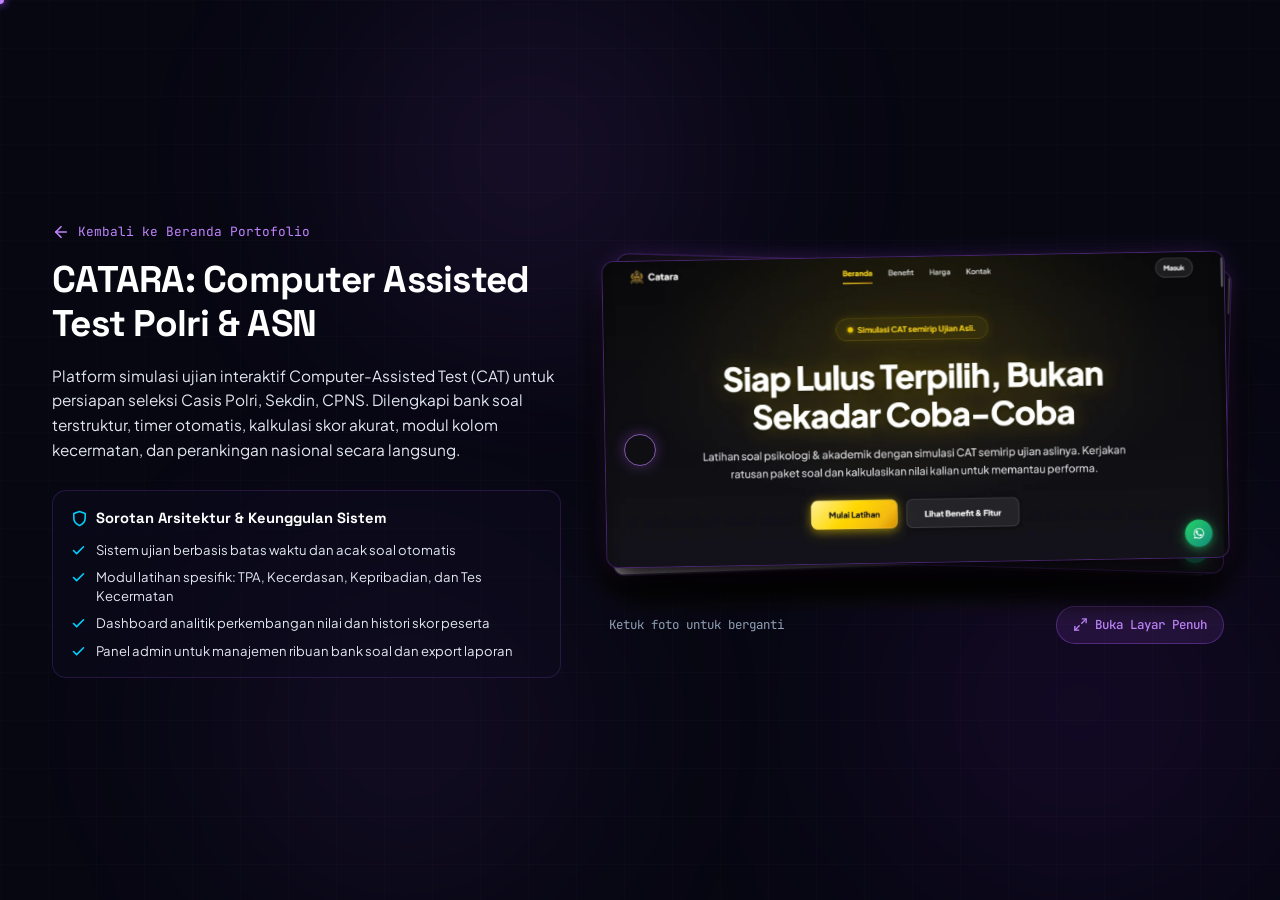
==== commit e035d2a7: "fix: bump assets version to v48 and fix browser caching for comments card" ====
--- a/project.html
+++ b/project.html
@@ -27,7 +27,7 @@
     <link rel="preconnect" href="https://fonts.gstatic.com" crossorigin>
     <link href="https://fonts.googleapis.com/css2?family=JetBrains+Mono:wght@400;500;600;700&family=Plus+Jakarta+Sans:ital,wght@0,400;0,500;0,600;0,700;1,400&family=Space+Grotesk:wght@500;600;700&display=swap" rel="stylesheet">
 
-    <link rel="stylesheet" href="assets/css/style.css?v=44">
+    <link rel="stylesheet" href="assets/css/style.css?v=48">
 </head>
 <body>
 
@@ -136,6 +136,6 @@
         </button>
     </div>
 
-    <script type="module" src="assets/js/app.js?v=44"></script>
+    <script type="module" src="assets/js/app.js?v=48"></script>
 </body>
 </html>
--- a/assets/css/style.css
+++ b/assets/css/style.css
@@ -1665,6 +1665,34 @@
 html.js-reveal-active .contact-card.is-revealed .contact-form .reveal-contact-item:nth-child(3) { transition-delay: 0.85s; } /* Message */
 html.js-reveal-active .contact-card.is-revealed .contact-form .reveal-contact-item:nth-child(4) { transition-delay: 1.15s; } /* Submit btn */
 
+/* Staggered Comments Card Items */
+html.js-reveal-active .comments-card .reveal-comment-item {
+    opacity: 0;
+    transform: translateY(24px);
+    transition: opacity 2.2s cubic-bezier(0.16, 1, 0.3, 1),
+                transform 2.2s cubic-bezier(0.16, 1, 0.3, 1);
+    will-change: transform, opacity;
+}
+
+html.js-reveal-active .comments-card.is-revealed .reveal-comment-item {
+    opacity: 1;
+    transform: translateY(0);
+}
+
+html.js-reveal-active .comments-card.is-revealed .comments-form-col .reveal-comment-item:nth-child(1) { transition-delay: 0.10s; }
+html.js-reveal-active .comments-card.is-revealed .comments-form-col .reveal-comment-item:nth-child(2) { transition-delay: 0.30s; }
+html.js-reveal-active .comments-card.is-revealed .comments-form .reveal-comment-item:nth-child(1) { transition-delay: 0.20s; }
+html.js-reveal-active .comments-card.is-revealed .comments-form .reveal-comment-item:nth-child(2) { transition-delay: 0.45s; }
+html.js-reveal-active .comments-card.is-revealed .comments-form .reveal-comment-item:nth-child(3) { transition-delay: 0.70s; }
+html.js-reveal-active .comments-card.is-revealed .comments-feed-col .reveal-comment-item:nth-child(1) { transition-delay: 0.25s; }
+html.js-reveal-active .comments-card.is-revealed .comments-feed-col .reveal-comment-item:nth-child(2) { transition-delay: 0.50s; }
+
+html.js-reveal-active .comments-card.is-revealed .reveal-comment-item:hover,
+html.js-reveal-active .comments-card.is-revealed .reveal-comment-item:focus-within {
+    transition-duration: 0.25s !important;
+    transition-delay: 0s !important;
+}
+
 /* Instant hover and focus feedback once revealed */
 html.js-reveal-active .contact-card.is-revealed .reveal-contact-item:hover,
 html.js-reveal-active .contact-card.is-revealed .reveal-contact-item:focus-within {
@@ -1875,7 +1903,7 @@
 #contact {
     scroll-margin-top: 28px;
     padding-top: 85px;
-    padding-bottom: max(90px, calc(100vh - 540px));
+    padding-bottom: 85px;
 }
 
 .contact-card {
@@ -2024,6 +2052,316 @@
 .form-group.has-error .form-input,
 .form-group.has-error .form-textarea {
     border-color: #f87171;
+}
+
+/* ==========================================================================
+   PUBLIC COMMENTS / GUESTBOOK SECTION
+   ========================================================================== */
+.contact-card.comments-card,
+.comments-card {
+    margin-top: clamp(60px, 8vw, 90px) !important;
+    background: var(--bg-card);
+    border: 1px solid var(--neon-purple);
+    border-radius: var(--radius-xl);
+    padding: clamp(24px, 4vw, 42px);
+    box-shadow: 0 0 35px var(--neon-purple-glow-subtle);
+    position: relative;
+    overflow: hidden;
+    scroll-margin-top: 90px;
+}
+
+.comments-grid {
+    display: grid;
+    grid-template-columns: 1fr 1.15fr;
+    gap: 40px;
+    align-items: start;
+}
+
+.comments-form-col {
+    display: flex;
+    flex-direction: column;
+    gap: 18px;
+}
+
+.comments-form {
+    display: flex;
+    flex-direction: column;
+    gap: 16px;
+    padding-top: 4px;
+}
+
+.comments-feed-col {
+    display: flex;
+    flex-direction: column;
+    min-width: 0;
+}
+
+.comments-feed-header {
+    display: flex;
+    flex-direction: column;
+    gap: 6px;
+    padding-bottom: 14px;
+    margin-bottom: 14px;
+    border-bottom: 1px solid rgba(255, 255, 255, 0.08);
+}
+
+.feed-category-spacer {
+    font-family: var(--font-mono);
+    font-size: 0.78rem;
+    font-weight: 600;
+    line-height: normal;
+    letter-spacing: 0.12em;
+    visibility: hidden;
+    user-select: none;
+    pointer-events: none;
+}
+
+.feed-header-title {
+    font-family: var(--font-heading);
+    font-size: clamp(1.4rem, 2.5vw, 1.8rem);
+    font-weight: 700;
+    color: #ffffff;
+    margin: 0;
+    line-height: 1.25;
+}
+
+.comments-count-pill {
+    font-family: var(--font-mono);
+    font-size: 0.75rem;
+    font-weight: 600;
+    color: var(--neon-purple-light);
+    background: rgba(168, 85, 247, 0.12);
+    border: 1px solid rgba(168, 85, 247, 0.3);
+    border-radius: var(--radius-full);
+    padding: 2px 10px;
+    display: inline-flex;
+    align-items: center;
+    justify-content: center;
+}
+
+.refresh-comments-btn {
+    background: rgba(255, 255, 255, 0.03);
+    border: 1px solid var(--border-subtle);
+    border-radius: var(--radius-sm);
+    color: var(--text-muted);
+    cursor: pointer;
+    width: 34px;
+    height: 34px;
+    display: flex;
+    align-items: center;
+    justify-content: center;
+    transition: var(--transition-fast);
+}
+
+.refresh-comments-btn:hover,
+.refresh-comments-btn:focus-visible {
+    color: #ffffff;
+    border-color: var(--neon-purple);
+    background: rgba(168, 85, 247, 0.15);
+    box-shadow: 0 0 12px var(--neon-purple-glow-subtle);
+    outline: none;
+}
+
+.refresh-comments-btn.is-spinning svg {
+    animation: spin 0.8s linear infinite;
+}
+
+.comments-list {
+    max-height: 420px;
+    overflow-y: auto;
+    display: flex;
+    flex-direction: column;
+    gap: 12px;
+    padding-right: 6px;
+    scrollbar-width: thin;
+    scrollbar-color: rgba(168, 85, 247, 0.4) rgba(255, 255, 255, 0.03);
+}
+
+.comments-list::-webkit-scrollbar {
+    width: 6px;
+}
+
+.comments-list::-webkit-scrollbar-track {
+    background: rgba(255, 255, 255, 0.03);
+    border-radius: 4px;
+}
+
+.comments-list::-webkit-scrollbar-thumb {
+    background: rgba(168, 85, 247, 0.35);
+    border-radius: 4px;
+}
+
+.comments-list::-webkit-scrollbar-thumb:hover {
+    background: var(--neon-purple);
+}
+
+.comment-card-item {
+    background: rgba(255, 255, 255, 0.025);
+    border: 1px solid rgba(255, 255, 255, 0.07);
+    border-radius: var(--radius-md);
+    padding: 14px 16px;
+    display: flex;
+    gap: 14px;
+    align-items: flex-start;
+    transition: var(--transition-smooth);
+    animation: commentCardSlideIn 0.35s cubic-bezier(0.16, 1, 0.3, 1);
+}
+
+@keyframes commentCardSlideIn {
+    from {
+        opacity: 0;
+        transform: translateY(12px);
+    }
+    to {
+        opacity: 1;
+        transform: translateY(0);
+    }
+}
+
+.comment-card-item:hover {
+    border-color: rgba(168, 85, 247, 0.45);
+    background: rgba(168, 85, 247, 0.05);
+    box-shadow: 0 0 18px rgba(168, 85, 247, 0.12);
+}
+
+.comment-avatar {
+    width: 38px;
+    height: 38px;
+    border-radius: 50%;
+    background: linear-gradient(135deg, rgba(168, 85, 247, 0.3), rgba(126, 34, 206, 0.55));
+    border: 1px solid rgba(192, 132, 252, 0.5);
+    display: flex;
+    align-items: center;
+    justify-content: center;
+    font-family: var(--font-heading);
+    font-weight: 700;
+    color: #ffffff;
+    font-size: 0.95rem;
+    flex-shrink: 0;
+    text-transform: uppercase;
+    box-shadow: 0 0 12px rgba(168, 85, 247, 0.2);
+}
+
+.comment-content {
+    flex: 1;
+    min-width: 0;
+}
+
+.comment-meta {
+    display: flex;
+    align-items: baseline;
+    justify-content: space-between;
+    gap: 8px;
+    margin-bottom: 5px;
+    flex-wrap: wrap;
+}
+
+.comment-author-name {
+    font-family: var(--font-heading);
+    font-size: 0.95rem;
+    font-weight: 700;
+    color: #ffffff;
+    letter-spacing: -0.01em;
+}
+
+.comment-time {
+    font-family: var(--font-mono);
+    font-size: 0.72rem;
+    color: var(--text-muted);
+}
+
+.comment-message {
+    color: var(--text-secondary);
+    font-size: 0.9rem;
+    line-height: 1.55;
+    word-break: break-word;
+    white-space: pre-line;
+}
+
+/* Empty State */
+.comments-empty-state {
+    text-align: center;
+    padding: 38px 20px;
+    background: rgba(255, 255, 255, 0.015);
+    border: 1px dashed rgba(255, 255, 255, 0.12);
+    border-radius: var(--radius-md);
+    display: flex;
+    flex-direction: column;
+    align-items: center;
+    justify-content: center;
+    gap: 8px;
+}
+
+.comments-empty-icon {
+    color: var(--neon-purple-light);
+    opacity: 0.75;
+    margin-bottom: 4px;
+}
+
+.comments-empty-title {
+    font-family: var(--font-heading);
+    font-weight: 600;
+    font-size: 0.98rem;
+    color: #ffffff;
+}
+
+.comments-empty-desc {
+    font-size: 0.85rem;
+    color: var(--text-muted);
+    max-width: 320px;
+    line-height: 1.5;
+}
+
+/* Loading State */
+.comments-loading-state {
+    padding: 36px 20px;
+    text-align: center;
+    display: flex;
+    flex-direction: column;
+    align-items: center;
+    justify-content: center;
+    gap: 12px;
+    color: var(--text-muted);
+    font-size: 0.88rem;
+}
+
+.comments-spinner {
+    width: 24px;
+    height: 24px;
+    border: 2px solid rgba(168, 85, 247, 0.2);
+    border-top-color: var(--neon-purple);
+    border-radius: 50%;
+    animation: spin 0.8s linear infinite;
+}
+
+/* Error State */
+.comments-error-state {
+    text-align: center;
+    padding: 24px 16px;
+    background: rgba(239, 68, 68, 0.06);
+    border: 1px solid rgba(239, 68, 68, 0.25);
+    border-radius: var(--radius-md);
+    color: #fca5a5;
+    font-size: 0.88rem;
+    display: flex;
+    flex-direction: column;
+    align-items: center;
+    gap: 10px;
+}
+
+.comments-retry-btn {
+    background: rgba(239, 68, 68, 0.15);
+    border: 1px solid rgba(239, 68, 68, 0.35);
+    color: #ffffff;
+    padding: 6px 16px;
+    border-radius: var(--radius-sm);
+    font-size: 0.82rem;
+    cursor: pointer;
+    transition: var(--transition-fast);
+}
+
+.comments-retry-btn:hover {
+    background: rgba(239, 68, 68, 0.28);
 }
 
 /* ==========================================================================
@@ -2733,9 +3071,13 @@
     .skills-column {
         padding-top: 0;
     }
-    .contact-grid {
+    .contact-grid,
+    .comments-grid {
         grid-template-columns: 1fr;
         gap: 30px;
+    }
+    .feed-category-spacer {
+        display: none;
     }
 }
 
@@ -2797,7 +3139,7 @@
     #contact {
         scroll-margin-top: 18px;
         padding-top: 60px;
-        padding-bottom: 70px;
+        padding-bottom: 60px;
     }
     .hero-title {
         font-size: 2.1rem;
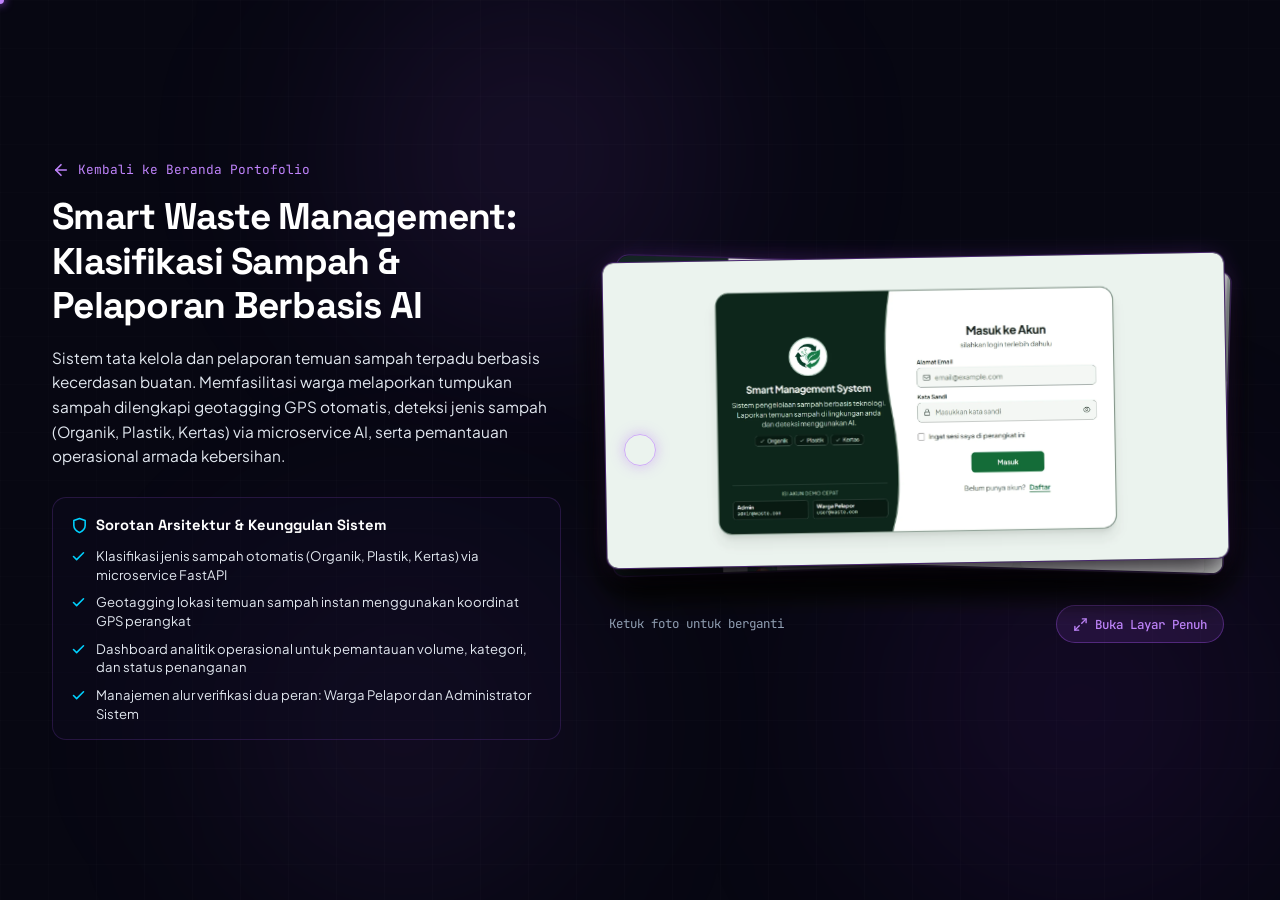
==== commit 74f049ee: "feat: replace catara with smart waste management project" ====
--- a/project.html
+++ b/project.html
@@ -136,6 +136,6 @@
         </button>
     </div>
 
-    <script type="module" src="assets/js/app.js?v=48"></script>
+    <script type="module" src="assets/js/app.js?v=50"></script>
 </body>
 </html>
